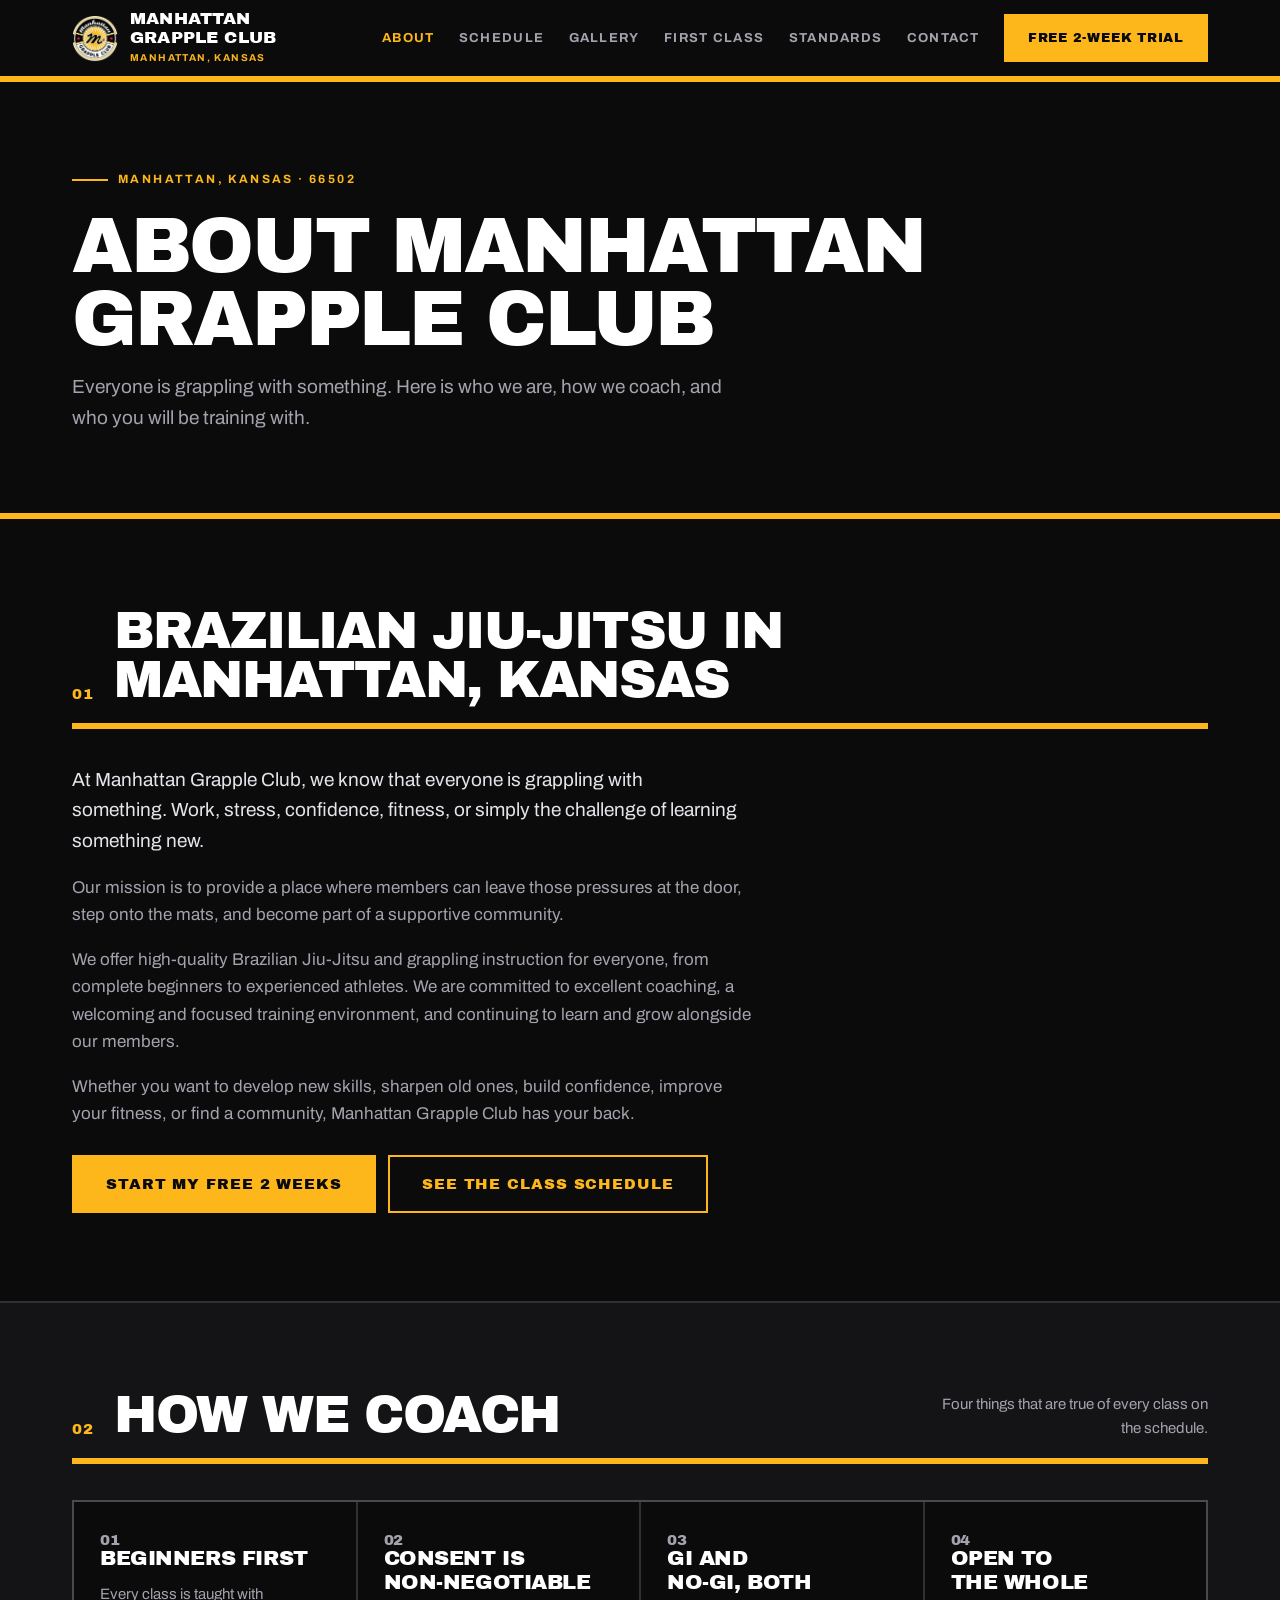
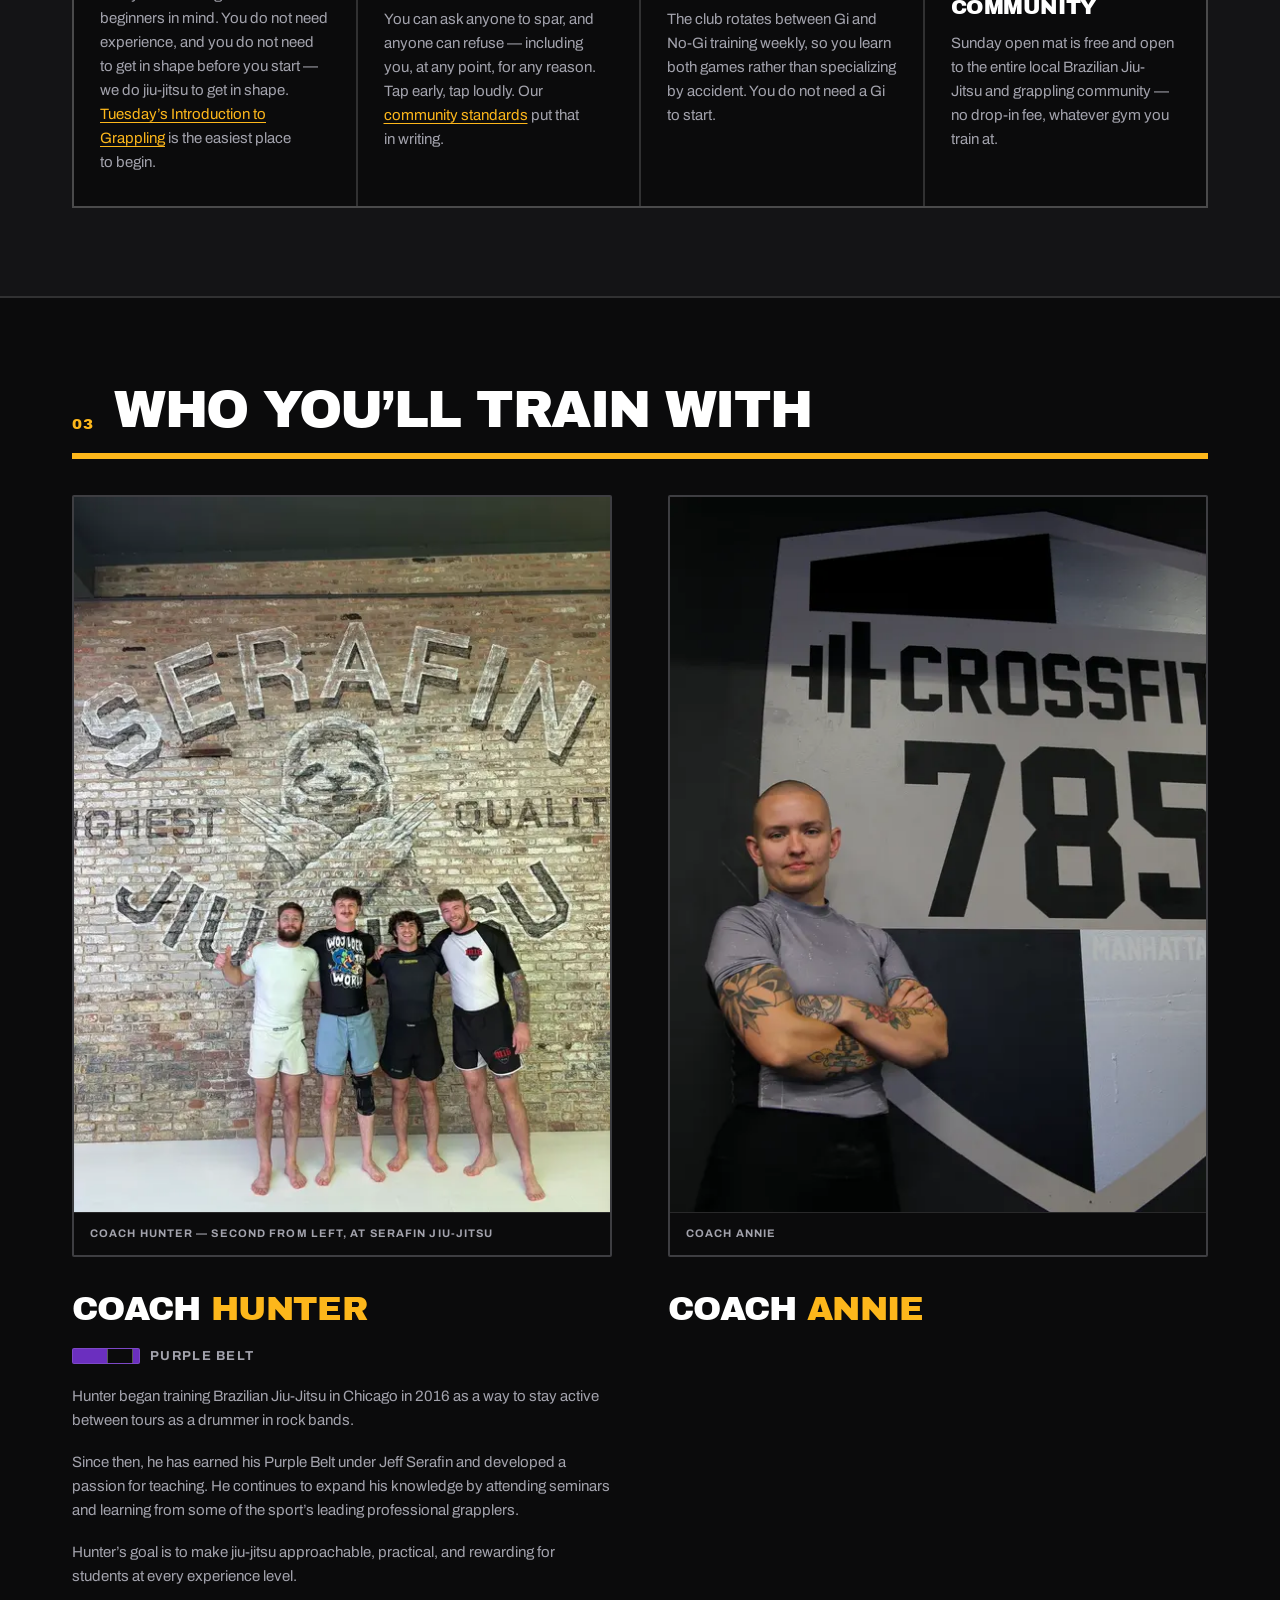
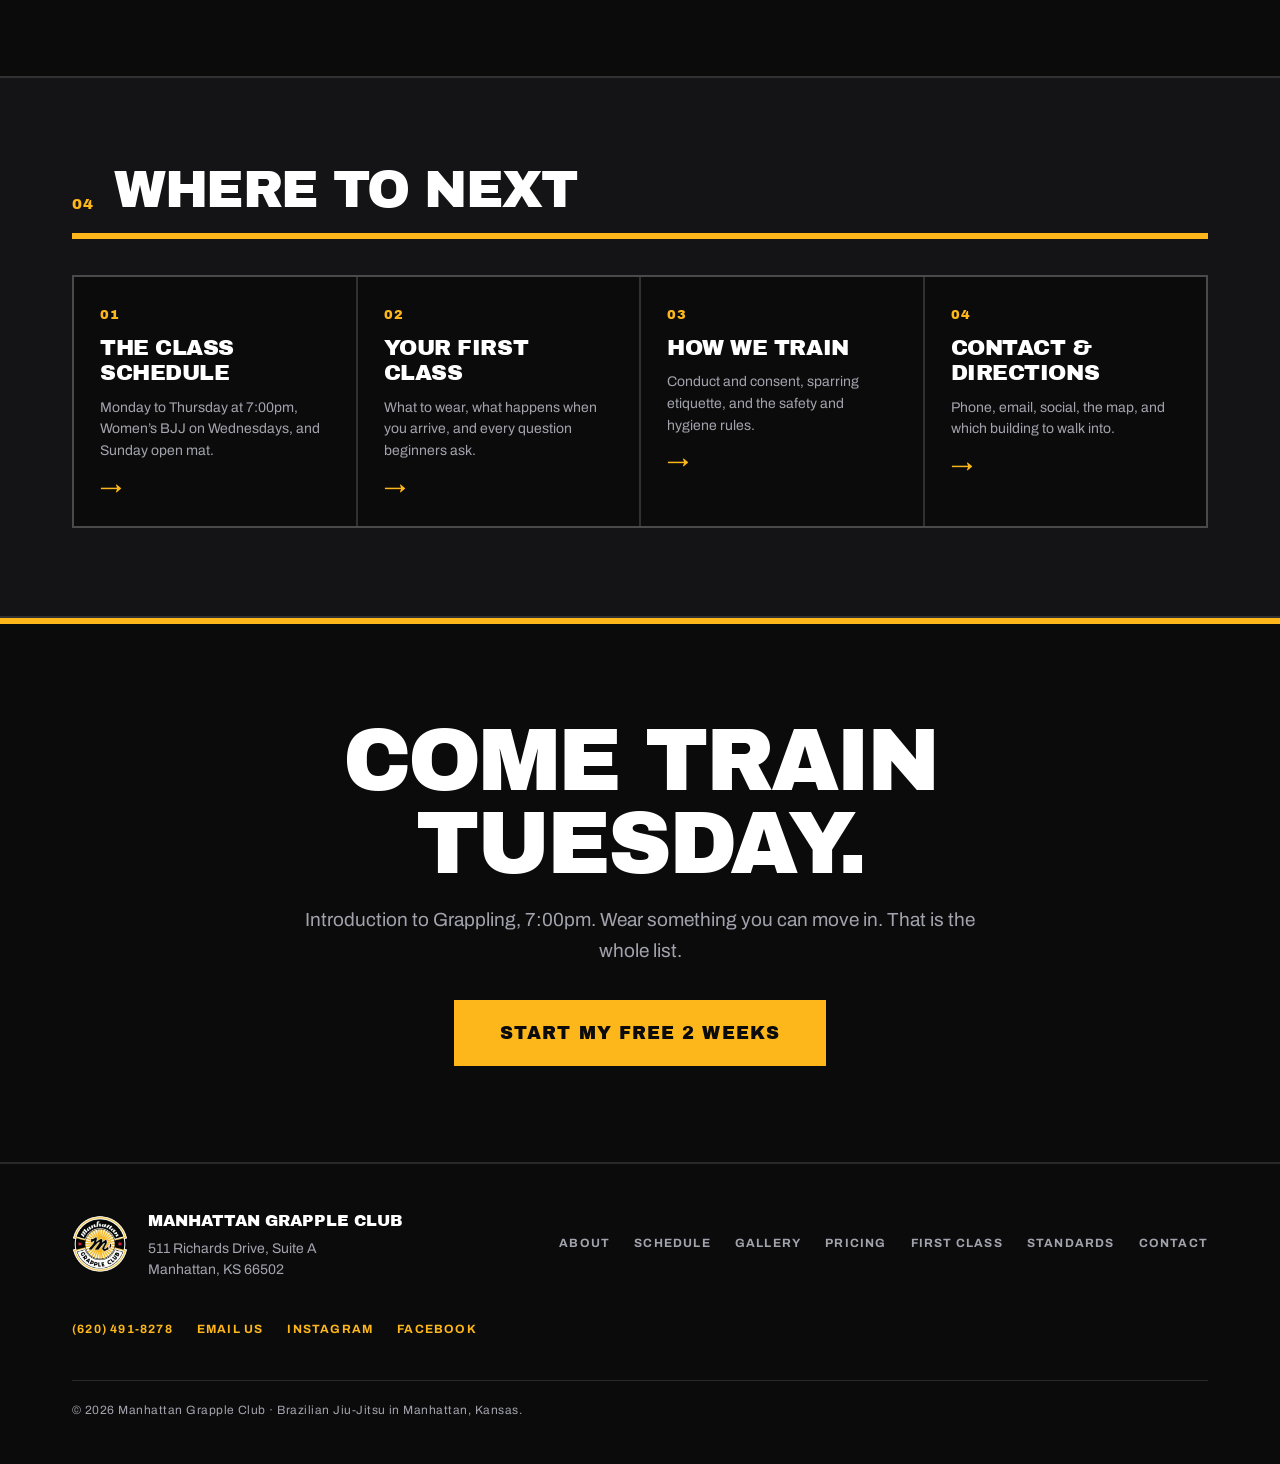
==== site/about.html @ 43630e58 "Swap both coach photos for the ones the club picked Annie: the previous frame was soft. This one is " ====
<!DOCTYPE html>
<html lang="en">
<head>
<meta charset="utf-8">
<meta name="viewport" content="width=device-width, initial-scale=1, viewport-fit=cover">
<title>About Manhattan Grapple Club | BJJ in Manhattan, KS</title>
<meta name="description" content="Who we are, how we coach, and who you will be training with at Manhattan Grapple Club — a Brazilian Jiu-Jitsu and grappling club in Manhattan, Kansas.">
<meta name="theme-color" content="#0B0B0C">
<meta name="robots" content="index, follow, max-image-preview:large">
<link rel="canonical" href="https://www.manhattangrappleclub.com/about">

<meta property="og:type" content="website">
<meta property="og:site_name" content="Manhattan Grapple Club">
<meta property="og:url" content="https://www.manhattangrappleclub.com/about">
<meta property="og:title" content="About Manhattan Grapple Club | BJJ in Manhattan, KS">
<meta property="og:description" content="Everyone is grappling with something. Who we are, how we coach, and who you will be training with in Manhattan, Kansas.">
<meta property="og:image" content="https://www.manhattangrappleclub.com/assets/img/photos/hero-1800.webp">
<meta property="og:image:width" content="1800">
<meta property="og:image:height" content="1350">
<meta property="og:image:alt" content="The training mats at Manhattan Grapple Club in Manhattan, Kansas.">
<meta property="og:locale" content="en_US">
<meta name="twitter:card" content="summary_large_image">
<meta name="twitter:title" content="About Manhattan Grapple Club | BJJ in Manhattan, KS">
<meta name="twitter:description" content="Everyone is grappling with something. Who we are, how we coach, and who you will be training with in Manhattan, Kansas.">
<meta name="twitter:image" content="https://www.manhattangrappleclub.com/assets/img/photos/hero-1800.webp">
<meta name="twitter:image:alt" content="The training mats at Manhattan Grapple Club in Manhattan, Kansas.">

<link rel="icon" href="assets/img/badge.webp" type="image/webp">
<link rel="apple-touch-icon" href="assets/img/badge.webp">

<!-- CollegiateClub direction: Archivo Black display + Archivo body.
     Archivo Black is a SINGLE-WEIGHT family that registers as 400 — it is never
     requested at 700/800/900, which would trigger synthetic bolding. -->
<link rel="preconnect" href="https://fonts.googleapis.com">
<link rel="preconnect" href="https://fonts.gstatic.com" crossorigin>
<link rel="stylesheet" href="https://fonts.googleapis.com/css2?family=Archivo+Black&family=Archivo:wght@400;500;600;700&display=swap">

<link rel="stylesheet" href="assets/css/styles.css">
<!--
  AboutPage only. The business itself is declared ONCE, on the home page, under
  @id "https://www.manhattangrappleclub.com/#club" — this page references that node
  instead of re-declaring it, so there is one business entity across the whole site
  rather than one per page.
-->
<script type="application/ld+json">
{
  "@context": "https://schema.org",
  "@type": "AboutPage",
  "@id": "https://www.manhattangrappleclub.com/about#page",
  "url": "https://www.manhattangrappleclub.com/about",
  "name": "About Manhattan Grapple Club",
  "description": "Who we are, how we coach, and who you will be training with at Manhattan Grapple Club — a Brazilian Jiu-Jitsu and grappling club in Manhattan, Kansas.",
  "inLanguage": "en-US",
  "mainEntity": { "@id": "https://www.manhattangrappleclub.com/#club" }
}
</script>
</head>
<body>

<a class="skip-link" href="#main">Skip to content</a>

<header class="site-header" id="top">
  <div class="wrap header-inner">
    <a class="lockup" href="index.html" aria-label="Manhattan Grapple Club, home">
      <!-- badge is 984x1015 (ratio 0.9697) — the reserved box must match or it shifts on decode.
           Small slots use the 192px encode (18KB); the hero uses the 384px one. -->
      <img src="assets/img/badge-sm.webp" alt="Manhattan Grapple Club badge" width="46" height="47" class="lockup-badge">
      <span class="lockup-text">
        <span class="lockup-name">Manhattan<br>Grapple Club</span>
        <span class="lockup-place">Manhattan, Kansas</span>
      </span>
    </a>

    <!-- Desktop nav, 1025px and up. Hidden below that, where the menu below takes over.
         display:none removes it from the accessibility tree, so only one of the two
         navs is ever exposed. -->
    <nav class="site-nav" aria-label="Pages">
      <a href="about.html" aria-current="page">About</a>
      <a href="index.html#schedule">Schedule</a>
      <a href="gallery.html">Gallery</a>
      <a href="first-class.html">First Class</a>
      <a href="standards.html">Standards</a>
      <a href="contact.html">Contact</a>
    </nav>

    <a class="btn btn-primary btn-sm header-cta"
       href="https://app.glofox.com/portal/#/branch/697ce60e0cc4cd375e0bf861/memberships/69c059e136851fd01707d307/plan/1774213467171/buy"
       target="_blank" rel="noopener noreferrer">
      Free 2-week trial<span class="sr-only"> (opens in a new tab)</span>
    </a>

    <!-- Mobile menu. Built on <details>/<summary> so it opens, closes, and is
         keyboard operable with no JavaScript at all — the browser handles the
         expanded state natively. JS only adds Escape, outside-click, and
         close-on-navigate. Carries more links than the desktop nav, plus the
         trial CTA, which is otherwise absent from the header on mobile. -->
    <details class="menu" id="menu">
      <summary class="menu-btn" aria-label="Menu">
        <span class="menu-bars" aria-hidden="true"></span>
      </summary>
      <nav class="menu-panel" aria-label="Pages">
        <a href="index.html">Home</a>
        <a href="about.html" aria-current="page">About the club</a>
        <a href="index.html#schedule">Class schedule</a>
        <a href="index.html#womens">Women&rsquo;s BJJ</a>
        <a href="gallery.html">Photo gallery</a>
        <a href="index.html#pricing">Trial &amp; pricing</a>
        <a href="index.html#coach">Who you&rsquo;ll train with</a>
        <a href="first-class.html">Your first class</a>
        <a href="first-class.html#faq">Questions</a>
        <a href="standards.html">Community standards</a>
        <a href="contact.html">Contact &amp; directions</a>
        <a class="btn btn-primary btn-block menu-cta"
           href="https://app.glofox.com/portal/#/branch/697ce60e0cc4cd375e0bf861/memberships/69c059e136851fd01707d307/plan/1774213467171/buy"
           target="_blank" rel="noopener noreferrer">
          Start my free 2 weeks<span class="sr-only"> (opens in a new tab)</span>
        </a>
      </nav>
    </details>
  </div>
</header>

<!-- tabindex="-1" so the skip link actually moves focus in Safari, not just scroll -->
<main id="main" tabindex="-1">

  <!-- ============ PAGE HEAD ============ -->
  <section class="pagehead" aria-labelledby="page-title">
    <div class="wrap">
      <p class="eyebrow">Manhattan, Kansas &middot; 66502</p>
      <h1 id="page-title">About Manhattan Grapple Club</h1>
      <p class="pagehead-lede">Everyone is grappling with something. Here is who we are, how we coach, and who you will be training with.</p>
    </div>
  </section>

  <!-- ============ THE CLUB ============ -->
  <section class="section" id="club" aria-labelledby="club-title">
    <div class="wrap">
      <div class="secthead">
        <span class="secthead-n" aria-hidden="true">01</span>
        <h2 id="club-title">Brazilian Jiu-Jitsu in Manhattan, Kansas</h2>
      </div>

      <div class="prose">
        <p class="prose-lede">
          At Manhattan Grapple Club, we know that everyone is grappling with something. Work,
          stress, confidence, fitness, or simply the challenge of learning something new.
        </p>
        <p>
          Our mission is to provide a place where members can leave those pressures at the door,
          step onto the mats, and become part of a supportive community.
        </p>
        <p>
          We offer high-quality Brazilian Jiu-Jitsu and grappling instruction for everyone, from
          complete beginners to experienced athletes. We are committed to excellent coaching, a
          welcoming and focused training environment, and continuing to learn and grow alongside
          our members.
        </p>
        <p>
          Whether you want to develop new skills, sharpen old ones, build confidence, improve your
          fitness, or find a community, Manhattan Grapple Club has your back.
        </p>
      </div>

      <div class="btn-row">
        <a class="btn btn-primary"
           href="https://app.glofox.com/portal/#/branch/697ce60e0cc4cd375e0bf861/memberships/69c059e136851fd01707d307/plan/1774213467171/buy"
           target="_blank" rel="noopener noreferrer">
          Start my free 2 weeks<span class="sr-only"> (opens in a new tab)</span>
        </a>
        <a class="btn btn-secondary" href="index.html#schedule">See the class schedule</a>
      </div>
    </div>
  </section>

  <!-- ============ HOW WE TRAIN ============
       Every item below restates something the club already publishes elsewhere on this
       site — the class descriptions, the FAQ answers, and the club's own printed
       community standards. Nothing here is a new claim. -->
  <section class="section section-alt" id="philosophy" aria-labelledby="philosophy-title">
    <div class="wrap">
      <div class="secthead">
        <span class="secthead-n" aria-hidden="true">02</span>
        <h2 id="philosophy-title">How We Coach</h2>
        <p class="secthead-note">Four things that are true of every class on the schedule.</p>
      </div>

      <div class="steps">
        <article class="step">
          <p class="step-n" aria-hidden="true">01</p>
          <h3>Beginners first</h3>
          <p>Every class is taught with beginners in mind. You do not need experience, and you do not need to get in shape before you start &mdash; we do jiu-jitsu to get in shape. <a href="index.html#schedule">Tuesday&rsquo;s Introduction to Grappling</a> is the easiest place to begin.</p>
        </article>
        <article class="step">
          <p class="step-n" aria-hidden="true">02</p>
          <h3>Consent is non-negotiable</h3>
          <p>You can ask anyone to spar, and anyone can refuse &mdash; including you, at any point, for any reason. Tap early, tap loudly. Our <a href="standards.html">community standards</a> put that in writing.</p>
        </article>
        <article class="step">
          <p class="step-n" aria-hidden="true">03</p>
          <h3>Gi and <span class="nowrap">No-Gi</span>, both</h3>
          <p>The club rotates between Gi and No-Gi training weekly, so you learn both games rather than specializing by accident. You do not need a Gi to start.</p>
        </article>
        <article class="step">
          <p class="step-n" aria-hidden="true">04</p>
          <h3>Open to the whole community</h3>
          <p>Sunday open mat is free and open to the entire local Brazilian Jiu-Jitsu and grappling community &mdash; no drop-in fee, whatever gym you train at.</p>
        </article>
      </div>
    </div>
  </section>

  <!-- ============ THE PEOPLE ============ -->
  <section class="section" id="coaches" aria-labelledby="coaches-title">
    <div class="wrap">
      <div class="secthead">
        <span class="secthead-n" aria-hidden="true">03</span>
        <h2 id="coaches-title">Who You&rsquo;ll Train With</h2>
      </div>

      <!-- One card per coach.

           TODO — COACH ANNIE'S BIOGRAPHY (club input required).
           Her photo and her name are published because both are confirmed: the club
           supplied the photo captioned "Coach Annie". Her BIOGRAPHY, belt rank, promoting
           instructor and start date have never been supplied, so her card carries no belt
           swatch and no bio paragraphs — an intentionally short card, not a broken one.
           When the club sends the bio: add a .belt block and .coach-note paragraphs
           matching Hunter's card below, and delete this comment. Do NOT fill it with
           plausible-sounding copy. -->
      <div class="coach-grid">
        <article class="coach">
          <figure class="photo photo-portrait">
            <img src="assets/img/photos/hunter-540.webp"
                 srcset="assets/img/photos/hunter-540.webp 540w, assets/img/photos/hunter-900.webp 900w"
                 sizes="(min-width: 1025px) 340px, 100vw"
                 width="900" height="1200" loading="lazy" decoding="async"
                 alt="Coach Hunter, second from left, with three training partners in front of the Serafin Jiu-Jitsu mural.">
            <figcaption>Coach Hunter &mdash; second from left, at Serafin Jiu-Jitsu</figcaption>
          </figure>

          <div class="coach-body">
            <h3 class="coach-lede">Coach <strong>Hunter</strong></h3>
            <p class="belt">
              <span class="belt-swatch belt-purple" aria-hidden="true"></span>
              <span class="belt-label">Purple belt</span>
            </p>
            <p class="coach-note">
              Hunter began training Brazilian Jiu-Jitsu in Chicago in 2016 as a way to stay active
              between tours as a drummer in rock bands.
            </p>
            <p class="coach-note">
              Since then, he has earned his Purple Belt under Jeff Serafin and developed a passion
              for teaching. He continues to expand his knowledge by attending seminars and learning
              from some of the sport&rsquo;s leading professional grapplers.
            </p>
            <p class="coach-note">
              Hunter&rsquo;s goal is to make jiu-jitsu approachable, practical, and rewarding for
              students at every experience level.
            </p>
          </div>
        </article>

        <article class="coach">
          <figure class="photo photo-portrait">
            <img src="assets/img/photos/annie-540.webp"
                 srcset="assets/img/photos/annie-540.webp 540w, assets/img/photos/annie-900.webp 900w"
                 sizes="(min-width: 1025px) 340px, 100vw"
                 width="900" height="1200" loading="lazy" decoding="async"
                 alt="Coach Annie, arms folded and smiling, in front of the CrossFit 785 wall at the gym.">
            <figcaption>Coach Annie</figcaption>
          </figure>

          <div class="coach-body">
            <h3 class="coach-lede">Coach <strong>Annie</strong></h3>
          </div>
        </article>
      </div>
    </div>
  </section>

  <!-- ============ MORE ============ -->
  <section class="section section-alt" id="more" aria-labelledby="more-title">
    <div class="wrap">
      <div class="secthead">
        <span class="secthead-n" aria-hidden="true">04</span>
        <h2 id="more-title">Where To Next</h2>
      </div>

      <ul class="navcards navcards-4">
        <li><a href="index.html#schedule">
          <span class="navcard-n" aria-hidden="true">01</span>
          <span class="navcard-title">The class schedule</span>
          <span class="navcard-sub">Monday to Thursday at 7:00pm, Women&rsquo;s BJJ on Wednesdays, and Sunday open mat.</span>
          <span class="navcard-arrow" aria-hidden="true">&rarr;</span>
        </a></li>
        <li><a href="first-class.html">
          <span class="navcard-n" aria-hidden="true">02</span>
          <span class="navcard-title">Your first class</span>
          <span class="navcard-sub">What to wear, what happens when you arrive, and every question beginners ask.</span>
          <span class="navcard-arrow" aria-hidden="true">&rarr;</span>
        </a></li>
        <li><a href="standards.html">
          <span class="navcard-n" aria-hidden="true">03</span>
          <span class="navcard-title">How we train</span>
          <span class="navcard-sub">Conduct and consent, sparring etiquette, and the safety and hygiene rules.</span>
          <span class="navcard-arrow" aria-hidden="true">&rarr;</span>
        </a></li>
        <li><a href="contact.html">
          <span class="navcard-n" aria-hidden="true">04</span>
          <span class="navcard-title">Contact &amp; directions</span>
          <span class="navcard-sub">Phone, email, social, the map, and which building to walk into.</span>
          <span class="navcard-arrow" aria-hidden="true">&rarr;</span>
        </a></li>
      </ul>
    </div>
  </section>
  <!-- ============ FINAL CTA ============ -->
  <section class="section final-cta" id="join" aria-labelledby="join-title">
    <div class="wrap wrap-narrow center">
      <h2 id="join-title">Come train Tuesday.</h2>
      <p class="section-lede">
        Introduction to Grappling, 7:00pm. Wear something you can move in. That is the whole list.
      </p>
      <a class="btn btn-primary btn-lg"
         href="https://app.glofox.com/portal/#/branch/697ce60e0cc4cd375e0bf861/memberships/69c059e136851fd01707d307/plan/1774213467171/buy"
         target="_blank" rel="noopener noreferrer">
        Start my free 2 weeks<span class="sr-only"> (opens in a new tab)</span>
      </a>
    </div>
  </section>

</main>

<footer class="site-footer">
  <div class="wrap footer-inner">
    <div class="footer-brand">
      <img src="assets/img/badge-sm.webp" alt="" width="56" height="58" aria-hidden="true" loading="lazy">
      <div>
        <p class="footer-name">Manhattan Grapple Club</p>
        <address class="footer-addr">511 Richards Drive, Suite A<br>Manhattan, KS 66502</address>
      </div>
    </div>

    <nav class="footer-links" aria-label="Footer">
      <a href="about.html">About</a>
      <a href="index.html#schedule">Schedule</a>
      <a href="gallery.html">Gallery</a>
      <a href="index.html#pricing">Pricing</a>
      <a href="first-class.html">First class</a>
      <a href="standards.html">Standards</a>
      <a href="contact.html">Contact</a>
    </nav>

    <div class="footer-social">
      <a href="tel:+16204918278">(620) 491-8278</a>
      <a href="mailto:info@manhattangrappleclub.com">Email us</a>
      <a href="https://www.instagram.com/manhattangrappleclub/" target="_blank" rel="noopener noreferrer">Instagram<span class="sr-only"> (opens in a new tab)</span></a>
      <a href="https://www.facebook.com/61578537733611" target="_blank" rel="noopener noreferrer">Facebook<span class="sr-only"> (opens in a new tab)</span></a>
    </div>

    <p class="footer-legal">&copy; 2026 Manhattan Grapple Club &middot; Brazilian Jiu-Jitsu in Manhattan, Kansas.</p>
  </div>
</footer>

<div class="sticky-cta" id="stickyCta" hidden>
  <a class="btn btn-primary btn-block"
     href="https://app.glofox.com/portal/#/branch/697ce60e0cc4cd375e0bf861/memberships/69c059e136851fd01707d307/plan/1774213467171/buy"
     target="_blank" rel="noopener noreferrer">
    Start my free 2 weeks<span class="sr-only"> (opens in a new tab)</span>
  </a>
</div>

<script src="assets/js/main.js" defer></script>
</body>
</html>
---- site/assets/css/styles.css ----
/* ==========================================================================
   Manhattan Grapple Club — CollegiateClub direction
   Design system: "Manhattan Grapple Club Design System" → templates/collegiate-club
   Athletic-club direction: Archivo Black, HARD corners, gold rules as structure,
   full-bleed centred hero, schedule board, numeral-forward.
   Sections and content are unchanged from the previous build; only the style is new.
   ========================================================================== */

/* ---------- Tokens ---------- */
:root {
  /* Colour — sampled from the badge. Unchanged by the restyle. */
  --ink:        #0B0B0C;
  --slate:      #17171A;
  --charcoal:   #232328;
  --gold:       #FDB71B;
  --gold-hi:    #FFC53D;
  --gold-dim:   #C98F14;
  --red:        #E81D2E;
  --red-hi:     #FF4D5A;
  --white:      #FFFFFF;
  --near-white: #E4E4EA;
  --muted:      #A3A3AD;
  --muted-2:    #C9C9D2;   /* list copy */
  --muted-3:    #8E8E99;   /* dense schedule copy — 6.07:1 on ink */
  /* The template's closed-day greys (#6A6A74 / #4E4E58) measure 3.50:1 and 2.39:1 —
     both fail AA, and "CLOSED" is real information: it tells you not to turn up.
     Lifted to the quietest values that still clear 4.5:1 on ink AND on the 3% wash
     the rest-day header sits on. Still visibly quieter than --muted (7.87:1). */
  --quiet:      #82828D;   /* closed-day label — 5.18:1 on ink, 4.93:1 on wash */
  --quiet-2:    #7C7C87;   /* closed-day text  — 4.77:1 on ink */
  --hairline:   rgba(255, 255, 255, 0.10);
  --hairline-2: rgba(255, 255, 255, 0.12);
  --gold-wash:  rgba(253, 183, 27, 0.16);
  --gold-wash-2:rgba(253, 183, 27, 0.18);
  --white-wash: rgba(255, 255, 255, 0.06);

  /* IBJJF adult belt ranks — IDENTITY colours for rank display only. NOT UI surfaces,
     and never a text colour: see the .belt block for why the swatch is decorative. */
  --belt-white:  #F7F5F1;
  --belt-blue:   #1F4FD8;
  --belt-purple: #6B2FBF;
  --belt-brown:  #6B4326;
  --belt-black:  #0B0B0C;
  --belt-bar:     #0B0B0C;
  --belt-bar-red: #E81D2E;

  /* Form fields need their own border token. --hairline-2 as a field border composites to
     roughly #303032, which is 1.49:1 against the field fill — WCAG 1.4.11 wants 3:1 for a
     component boundary, and a text input's border IS its boundary. #6A6A74 measures
     3.68:1 against --ink and 3.44:1 against --surface-alt. */
  --field-border: #6A6A74;

  --surface-page: var(--ink);
  --surface-alt:  #141416;   /* alt sections in this direction, not --slate */

  /* Type — Archivo Black display, Archivo body.
     CRITICAL: Archivo Black is a SINGLE-WEIGHT family registering as 400. Never request
     700/800/900 from it — that triggers synthetic bolding, the exact failure the earlier
     system-stack build hit. --weight-display is 400 and must stay 400. */
  --font-display: 'Archivo Black', 'Archivo', system-ui, -apple-system, sans-serif;
  --font-body: 'Archivo', system-ui, -apple-system, 'Segoe UI', Roboto, Helvetica, Arial, sans-serif;
  --weight-display: 400;

  /* Archivo Black is far wider per character than system-ui, so every display size is
     smaller than the previous spec and clamped against real measurement. */
  --size-h1: clamp(36px, 6.2vw, 78px);
  --size-h2: clamp(30px, 4.2vw, 52px);
  --size-h3: clamp(18px, 2.2vw, 21px);
  --size-lede: clamp(16px, 4vw, 19px);
  --size-body: clamp(16px, 4vw, 17px);
  --size-price: clamp(64px, 8.4vw, 104px);
  --size-numeral: clamp(40px, 5vw, 64px);
  --size-time: 34px;

  --lh-display: 0.94;
  --lh-tight: 1.15;
  --lh-body: 1.6;

  --track-display: -0.03em;
  --track-display-sm: -0.02em;
  --track-eyebrow: 0.20em;
  --track-caps: 0.14em;
  --track-caps-tight: 0.10em;
  --track-cta: 0.06em;

  /* Space */
  --header-h: 76px;
  --gutter: 20px;
  /* Responsive again. A flat 88px meant 176px of padding between every section on a
     phone — desktop rhythm charged to mobile. 88px is preserved from ~1260px up. */
  --section-y: clamp(44px, 7vw, 88px);
  --max: 1200px;
  --max-narrow: 760px;

  /* Shape — hard corners. Photos keep the only radius, and it is 2px. */
  --r-none: 0px;
  --r-sm: 0px;
  --r-md: 0px;
  --r-lg: 2px;
  --r-pill: 0px;
  --rule-gold: 6px;   /* section headers, header underline, major dividers */
  --rule-edge: 2px;   /* panel and grid borders */
  --rule-gap: 2px;    /* the gap that becomes a hairline between grid cells */

  /* Motion */
  --ease-out: cubic-bezier(0.16, 1, 0.3, 1);
  --ease-in:  cubic-bezier(0.4, 0, 1, 1);
}

@media (min-width: 768px) { :root { --gutter: 32px; } }

/* ---------- Reset ---------- */
*, *::before, *::after { box-sizing: border-box; }

html {
  -webkit-text-size-adjust: 100%;
  scroll-behavior: smooth;
  scroll-padding-top: calc(var(--header-h) + 16px);
}

body {
  margin: 0;
  background: var(--surface-page);
  color: var(--white);
  font-family: var(--font-body);
  font-size: var(--size-body);
  line-height: var(--lh-body);
  -webkit-font-smoothing: antialiased;
  -webkit-tap-highlight-color: rgba(253, 183, 27, 0.18);
  overflow-x: hidden;
}

img, iframe { max-width: 100%; }
img { height: auto; display: block; }

h1, h2, h3 {
  font-family: var(--font-display);
  font-weight: var(--weight-display);
  line-height: var(--lh-display);
  letter-spacing: var(--track-display);
  text-transform: uppercase;
  margin: 0 0 0.4em;
  text-wrap: balance;
  font-synthesis-weight: none; /* fail visibly rather than smear */
}
h1 { font-size: var(--size-h1); }
h2 { font-size: var(--size-h2); }
h3 { font-size: var(--size-h3); line-height: var(--lh-tight); letter-spacing: var(--track-display-sm); }

p { margin: 0 0 1em; text-wrap: pretty; }
p:last-child { margin-bottom: 0; }

a { color: var(--gold); text-underline-offset: 3px; }
ul, ol { margin: 0; padding: 0; }
address { font-style: normal; }

/* ---------- A11y utilities ---------- */
.sr-only {
  position: absolute; width: 1px; height: 1px;
  padding: 0; margin: -1px; overflow: hidden;
  clip: rect(0 0 0 0); white-space: nowrap; border: 0;
}

.skip-link {
  position: absolute; left: 12px; top: 12px; z-index: 100;
  background: var(--gold); color: var(--ink);
  padding: 12px 20px;
  font-family: var(--font-display); font-weight: var(--weight-display);
  font-size: 13px; letter-spacing: var(--track-cta); text-transform: uppercase;
  text-decoration: none;
  transform: translateY(calc(-100% - 24px));
}
.skip-link:focus { transform: translateY(0); }

/* No border-radius here: it would apply to the ELEMENT, and this block must stay safe
   to move below the component rules. */
:where(a, button, summary, [tabindex]):focus-visible {
  outline: 3px solid var(--white);
  outline-offset: 2px;
}

/* ---------- Layout ---------- */
.wrap {
  width: 100%;
  max-width: var(--max);
  margin-inline: auto;
  padding-inline: var(--gutter);
}
.wrap-narrow { max-width: var(--max-narrow); }
.center { text-align: center; }
/* For short compound terms that must not be split across lines by the automatic
   hyphen break — "No-Gi" reads as "NO-" / "GI" in a narrow display-type heading. */
.nowrap { white-space: nowrap; }

.section { padding-block: var(--section-y); }
.section-alt {
  background: var(--surface-alt);
  border-block: var(--rule-edge) solid var(--hairline-2);
}

/* ---------- Section header ----------
   The signature of this direction: a sequence number, an uppercase display heading,
   an optional right-aligned note, all sitting on a 6px gold rule. */
.secthead {
  display: flex; align-items: flex-end; gap: 20px;
  border-bottom: var(--rule-gold) solid var(--gold);
  padding-bottom: clamp(12px, 2.5vw, 18px);
  margin-bottom: clamp(22px, 4vw, 36px);
}
.secthead-n {
  font-family: var(--font-display); font-weight: var(--weight-display);
  font-size: 15px; letter-spacing: 0.08em;
  color: var(--gold);
  flex: none;
  line-height: 1.4;
}
.secthead h2 { margin: 0; margin-right: auto; }
.secthead-note {
  color: var(--muted); font-size: 15px;
  margin: 0 0 6px; max-width: 36ch; text-align: right;
}
@media (max-width: 1024px) { .secthead-note { display: none; } }
@media (max-width: 640px) { .secthead { flex-wrap: wrap; gap: 10px; } }

/* Eyebrow with a leading gold rule — used where there is no numbered section header. */
.eyebrow {
  display: inline-flex; align-items: center; gap: 10px;
  font-size: 12px; font-weight: 700;
  letter-spacing: var(--track-eyebrow); text-transform: uppercase;
  color: var(--gold); margin: 0 0 20px;
}
.eyebrow::before {
  content: ""; display: block; flex: none;
  width: 36px; height: 2px; background: var(--gold);
}

.section-lede {
  color: var(--muted);
  max-width: 62ch;
  font-size: var(--size-lede);
  margin-bottom: 32px;
}

/* ---------- Buttons — rectangular, Archivo Black, uppercase ---------- */
.btn {
  display: inline-flex; align-items: center; justify-content: center;
  min-height: 58px; padding: 0 32px;
  border-radius: var(--r-none);
  font-family: var(--font-display); font-weight: var(--weight-display);
  font-size: 15px; letter-spacing: var(--track-cta); text-transform: uppercase;
  text-align: center; text-decoration: none;
  border: var(--rule-edge) solid transparent;
  cursor: pointer;
  transition: transform 100ms var(--ease-out), background-color 140ms var(--ease-out),
              color 140ms var(--ease-out);
}
.btn-primary { background: var(--gold); color: var(--ink); }
.btn-secondary { background: transparent; color: var(--gold); border-color: var(--gold); }

@media (hover: hover) and (pointer: fine) {
  .btn-primary:hover { background: var(--gold-hi); }
  .btn-secondary:hover { background: rgba(253, 183, 27, 0.10); }
}
.btn:active { transform: scale(0.985); }

.btn-sm { min-height: 48px; padding: 0 22px; font-size: 13px; }
.btn-lg { min-height: 66px; padding: 0 44px; font-size: 18px; }
.btn-block { display: flex; width: 100%; }

.btn-row { display: flex; flex-wrap: wrap; gap: 12px; margin-top: clamp(18px, 4vw, 28px); }
@media (max-width: 479px) {
  .btn-row { flex-direction: column; align-items: stretch; }
  .btn-row .btn { width: 100%; }
}
.hero .btn-row { justify-content: center; }

/* ---------- Header — 6px gold underline ---------- */
.site-header {
  position: sticky; top: 0; z-index: 50;
  background: var(--ink);
  border-bottom: var(--rule-gold) solid var(--gold);
}
.header-inner {
  display: flex; align-items: center; gap: 24px;
  min-height: var(--header-h);
}
.lockup {
  display: flex; align-items: center; gap: 12px;
  min-height: 44px;
  text-decoration: none; color: var(--white);
  margin-right: auto;
}
.lockup-badge { width: 46px; height: 47px; flex: none; }
.lockup-text { display: block; }
.lockup-name {
  display: block;
  font-family: var(--font-display); font-weight: var(--weight-display);
  font-size: 17px; letter-spacing: 0.01em; text-transform: uppercase;
  line-height: 1.1;
  /* The two lines are set by an explicit <br>. nowrap stops a squeezed header adding a
     third by breaking "Grapple Club" — which is what happened at exactly 1025px. */
  white-space: nowrap;
}
.lockup-place {
  display: block;
  font-size: 10px; font-weight: 700;
  letter-spacing: var(--track-caps); text-transform: uppercase;
  color: var(--gold); margin-top: 3px;
}

/* Clamped, not a flat 28px: the nav carries six items now that About is in it, and at
   exactly 1025px — where the desktop nav first appears — a flat 28px put the lockup, the
   six links and the trial CTA over the available width. This narrows the gap only where
   the space is actually tight and restores 28px on wide screens. */
.site-nav { display: none; gap: clamp(16px, 1.9vw, 28px); }
.site-nav a {
  display: inline-flex; align-items: center;
  min-height: 44px;
  color: var(--muted); text-decoration: none;
  font-size: 13px; font-weight: 700;
  letter-spacing: var(--track-caps-tight); text-transform: uppercase;
}
@media (hover: hover) and (pointer: fine) { .site-nav a:hover { color: var(--white); } }

.header-cta { display: none; }

/* ---------- Mobile menu ---------- */
.menu { position: relative; margin-left: auto; }

.menu-btn {
  display: flex; align-items: center; justify-content: center;
  width: 44px; height: 44px;
  cursor: pointer; list-style: none;
}
.menu-btn::-webkit-details-marker { display: none; }

.menu-bars { position: relative; display: block; width: 24px; height: 2px; }
.menu-bars,
.menu-bars::before,
.menu-bars::after {
  background: var(--white);
  transition: transform 180ms var(--ease-out), background-color 120ms linear;
}
.menu-bars::before,
.menu-bars::after { content: ""; position: absolute; left: 0; width: 24px; height: 2px; }
.menu-bars::before { top: -7px; }
.menu-bars::after  { top: 7px; }
.menu[open] .menu-bars { background: transparent; }
.menu[open] .menu-bars::before { transform: translateY(7px) rotate(45deg); }
.menu[open] .menu-bars::after  { transform: translateY(-7px) rotate(-45deg); }

/* Explicit close state. Native <details> hiding does NOT survive an absolutely
   positioned `display: grid` child — without this the panel renders permanently. */
.menu:not([open]) .menu-panel { display: none; }

.menu-panel {
  position: absolute; top: calc(100% + 14px); right: 0;
  z-index: 60;
  width: min(82vw, 300px);
  display: grid; gap: 0;
  padding: 0;
  background: var(--ink);
  border: var(--rule-edge) solid var(--gold);
  box-shadow: 0 18px 44px rgba(0, 0, 0, 0.7);
}
.menu-panel a {
  display: flex; align-items: center;
  min-height: 50px; padding: 0 18px;
  color: var(--white); text-decoration: none;
  font-size: 12px; font-weight: 700;
  letter-spacing: var(--track-caps-tight); text-transform: uppercase;
  border-bottom: 1px solid var(--hairline);
}
@media (hover: hover) and (pointer: fine) {
  .menu-panel a:not(.menu-cta):hover { background: var(--white-wash); }
}
/* `.menu-panel a` is (0,1,1) and beats `.btn-primary` (0,1,0) on `color`, painting the
   label white on gold — 1.76:1, the one pairing this system bans. Matching specificity
   is load-bearing, not tidiness. */
.menu-panel a.menu-cta {
  justify-content: center;
  min-height: 58px;
  background: var(--gold); color: var(--ink);
  font-family: var(--font-display); font-weight: var(--weight-display);
  font-size: 14px; letter-spacing: var(--track-cta);
  border-bottom: 0;
}

/* The trial button appears at 1025px — the desktop conversion path must never be
   absent, and the sticky mobile CTA is switched off from this width up. */
@media (min-width: 1025px) {
  .header-cta { display: inline-flex; }
  /* .menu carries margin-left:auto so it hugs the right on mobile. With the trial button
     now beside it and the nav still hidden (1025–1100), that second auto margin stranded
     the button in the middle of the header. The lockup's own margin-right:auto is enough
     to push this pair to the right edge. */
  .menu { margin-left: 0; }
}
/* The nav waits until 1160px. Measured, with the six items it now carries — About,
   Schedule, Gallery, First Class, Standards, Contact — the header row needs about
   1045px of content width; 1140px is where that first fits, and 1160px leaves real
   slack rather than four pixels of it.

   Note the ceiling this is measured against: `--max` caps `.wrap` at 1200px, so the
   header's content box stops growing at 1136px no matter how wide the window gets.
   A SEVENTH item does not fit at ANY width — it needs 1164px — which is why Pricing
   is not in this nav. It is still in the footer, in the mobile menu, and on the home
   page itself, and the trial button sits immediately to the right of these links.

   Below 1160px the hamburger takes over. It carries every link the desktop nav does,
   plus more, plus its own trial CTA, and the header's trial button is separately
   visible from 1025px — so nothing is lost at any width. */
@media (min-width: 1160px) {
  .menu { display: none; }
  .site-nav { display: flex; }
}

/* ---------- Hero — full-bleed, centred ---------- */
.hero {
  position: relative;
  isolation: isolate;
  min-height: 720px;
  display: flex; align-items: center; justify-content: center;
  text-align: center;
  overflow: hidden;
  border-bottom: var(--rule-gold) solid var(--gold);
}
/* .hero-inner supplies the padding; adding more here is what doubled it. */
@media (max-width: 768px) { .hero { min-height: 0; } }

.hero-bg { position: absolute; inset: 0; z-index: -1; }
.hero-bg img {
  position: absolute; inset: 0;
  width: 100%; height: 100%;
  object-fit: cover;
}
/* Selectors are `.hero-bg img.x`, NOT `.x` — a bare variant class is (0,1,0) and loses to
   `.hero-bg img` (0,1,1), which would leave BOTH crops rendered, stacked on each other. */
.hero-bg img.hero-landscape { display: block; object-position: 50% 66%; }
.hero-bg img.hero-portrait { display: none; object-position: 50% 58%; }
/* Art-direction swap gated on GEOMETRY, not a round number: the 4:3 landscape asset only
   gains vertical overflow — and so only responds to object-position — once its container
   is wider than 720 x 1.333 = 960px. Below that the full frame renders and the hero is
   mostly ceiling and ductwork. 1024 is 960 plus margin. */
@media (max-width: 1024px) {
  .hero-bg img.hero-landscape { display: none; }
  .hero-bg img.hero-portrait { display: block; }
}

.hero-bg::after {
  content: "";
  position: absolute; inset: 0;
  background:
    linear-gradient(180deg,
      rgba(11, 11, 12, 0.82) 0%,
      rgba(11, 11, 12, 0.58) 36%,
      rgba(11, 11, 12, 0.92) 100%),
    radial-gradient(120% 78% at 50% 46%, rgba(11, 11, 12, 0.32) 0%, rgba(11, 11, 12, 0.80) 100%);
}

/* One source of vertical padding, not two. This used to be a flat 84px which stacked
   with .hero's own 64px at mobile for 148px of dead space above the badge. */
.hero-inner { padding-block: clamp(36px, 7vw, 84px); }
.hero-badge {
  width: clamp(76px, 20vw, 138px);
  height: auto;
  margin: 0 auto clamp(14px, 3vw, 26px);
}

/* Eyebrow flanked by gold rules — hero only. */
.hero-eyebrow {
  display: flex; align-items: center; gap: 16px; justify-content: center;
  margin-bottom: clamp(14px, 3vw, 22px);
}
.hero-eyebrow::before,
.hero-eyebrow::after {
  content: ""; display: block;
  flex: 1; max-width: 170px; height: 2px; background: var(--gold);
}
.hero-eyebrow span {
  font-size: 12px; font-weight: 700;
  letter-spacing: 0.26em; text-transform: uppercase;
  color: var(--gold);
}

.hero h1 {
  margin: 0 0 8px;
  text-shadow: 0 2px 24px rgba(11, 11, 12, 0.6);
}
.hl { color: var(--gold); }

/* The kicker line: display face, gold, positive tracking — a counterweight to the h1. */
.hero-kicker {
  font-family: var(--font-display); font-weight: var(--weight-display);
  font-size: clamp(20px, 2.6vw, 34px);
  line-height: 1; letter-spacing: 0.04em; text-transform: uppercase;
  color: var(--gold);
  margin: 0 0 clamp(16px, 3.5vw, 26px);
}

.hero-lede {
  color: var(--near-white);
  /* Was a flat 19px at the body's 1.6 line-height — five tall lines on a phone, the
     single largest block above the fold. Slightly smaller and tighter on mobile, and
     unchanged at 19px/1.5 from ~432px up. Still well above the 16px floor. */
  font-size: clamp(17px, 4.4vw, 19px);
  line-height: 1.5;
  max-width: 56ch;
  margin: 0 auto clamp(22px, 4.5vw, 32px);
  text-shadow: 0 1px 12px rgba(11, 11, 12, 0.6);
}
.hero-lede strong { color: var(--white); }

.hero-facts {
  list-style: none;
  display: flex; flex-wrap: wrap; justify-content: center;
  gap: 10px 28px;
  margin-top: clamp(20px, 4.5vw, 34px);
  font-size: 11px; font-weight: 700;
  letter-spacing: var(--track-caps-tight); text-transform: uppercase;
  color: var(--near-white);
  text-shadow: 0 1px 10px rgba(11, 11, 12, 0.6);
}
.hero-facts li { display: flex; align-items: center; gap: 9px; }
.hero-facts li span {
  display: block; flex: none;
  width: 14px; height: 2px; background: var(--gold);
}

/* ---------- Panel grid ----------
   The structural device of this direction: the parent paints the hairline and the 2px gap
   lets it show through between cells. Cells must carry an opaque background. */
.panelgrid {
  display: grid;
  gap: var(--rule-gap);
  background: var(--hairline-2);
  border: var(--rule-edge) solid var(--hairline-2);
}
.panelgrid > * { background: var(--ink); }

/* ---------- Schedule ---------- */
.week-glance {
  list-style: none; margin: 0 0 24px; padding: 0;
  display: grid; grid-template-columns: repeat(7, 1fr);
  gap: var(--rule-gap);
  background: var(--hairline-2);
  border: var(--rule-edge) solid var(--hairline-2);
}
.week-glance li {
  background: var(--ink);
  display: flex; flex-direction: column; align-items: center; gap: 4px;
  padding: 10px 2px;
  min-width: 0;
}
.g-day {
  font-family: var(--font-display); font-weight: var(--weight-display);
  font-size: 11px; letter-spacing: 0.06em; text-transform: uppercase;
  color: var(--white);
}
.g-time { font-size: 11px; font-weight: 700; color: var(--gold); }
.week-glance .g-off .g-day { color: var(--quiet); }
.week-glance .g-off .g-time { color: var(--quiet-2); }
.week-glance li.is-next { background: var(--gold); }
.week-glance li.is-next .g-day,
.week-glance li.is-next .g-time { color: var(--ink); }
@media (min-width: 1025px) { .week-glance { display: none; } }

/* The week board */
.week {
  list-style: none; margin: 0; padding: 0;
  display: grid; grid-template-columns: repeat(7, 1fr);
  gap: var(--rule-gap);
  background: var(--hairline-2);
  border: var(--rule-edge) solid var(--hairline-2);
}
.day {
  background: var(--ink);
  display: flex; flex-direction: column;
  min-width: 0;
}
.day-name {
  background: var(--white-wash);
  padding: 12px 14px;
  margin: 0;
  font-family: var(--font-display); font-weight: var(--weight-display);
  font-size: 13px; letter-spacing: var(--track-caps); text-transform: uppercase;
  color: var(--white);
  display: flex; justify-content: space-between; align-items: center; gap: 8px;
}
.day-name abbr { text-decoration: none; border: 0; cursor: inherit; }

.day-body { padding: 20px 14px 24px; flex: 1; min-width: 0; }

.klass-time {
  font-family: var(--font-display); font-weight: var(--weight-display);
  font-size: var(--size-time); line-height: 1;
  letter-spacing: var(--track-display); color: var(--gold);
  margin: 0 0 12px;
}
.klass-time .mer { font-size: 16px; }

.klass-name {
  font-size: 15px; line-height: var(--lh-tight);
  letter-spacing: 0; text-transform: uppercase;
  margin: 0 0 10px;
}
.klass-desc { color: var(--muted-3); font-size: 12px; line-height: 1.45; margin: 0; }

/* Rest days: quieter header, centred label. Present, because a closed weekend is information. */
.day-rest .day-name { background: rgba(255, 255, 255, 0.03); color: var(--quiet); }
.day-rest .day-body {
  display: flex; align-items: center; justify-content: center;
  min-height: 80px; padding: 20px 14px;
}
.rest {
  margin: 0; color: var(--quiet-2);
  font-size: 12px; font-weight: 700;
  letter-spacing: 0.16em; text-transform: uppercase;
}

/* Next / on-now marker: gold header bar plus an inset gold outline. Text carries meaning. */
.day.is-next {
  background: var(--surface-alt);
  outline: var(--rule-edge) solid var(--gold);
  outline-offset: calc(var(--rule-edge) * -1);
}
.day.is-next .day-name { background: var(--gold); color: var(--ink); }
.next-pill {
  font-family: var(--font-body);
  font-size: 10px; font-weight: 700;
  letter-spacing: var(--track-caps-tight); text-transform: uppercase;
  color: var(--ink);
  margin: 0;
}

.tag {
  display: inline-block;
  background: var(--gold-wash-2); color: var(--gold);
  font-size: 10px; font-weight: 700; line-height: 1.4;
  letter-spacing: var(--track-caps-tight); text-transform: uppercase;
  padding: 3px 8px;
  margin: 0 0 10px;
}
.tag-outline { background: var(--gold-wash-2); color: var(--gold); }
.day.is-next .tag-gold { display: none; }

@media (max-width: 1024px) {
  .week { grid-template-columns: repeat(2, 1fr); }
  /* Seven cells in two columns leaves slot 8 empty, and the grid paints its own background
     to fake the hairline gaps — so an empty slot renders as a filled panel, not nothing.
     Sunday spans the row: it closes the grid AND gives the free open mat the emphasis it
     already carries in the seven-column view. */
  .day-weekend { grid-column: 1 / -1; }
}
@media (max-width: 640px) { .week { grid-template-columns: 1fr; } }

/* ---------- Women's feature ---------- */
.section-feature {
  background: var(--surface-alt);
  border-top: var(--rule-gold) solid var(--gold);
  border-bottom: var(--rule-edge) solid var(--hairline-2);
}
.feature-grid { display: grid; gap: 32px; }
@media (min-width: 1025px) {
  .feature-grid { grid-template-columns: 460px 1fr; gap: 56px; align-items: center; }
}
.feature-inner { max-width: 60ch; }

.feature-lede {
  font-size: clamp(19px, 2.4vw, 24px);
  line-height: 1.4;
  color: var(--white);
  margin-bottom: 22px;
}
.section-feature p { color: var(--muted); }

.feature-chips {
  list-style: none;
  display: grid; gap: 0;
  margin: 0 0 24px;
  border-top: 1px solid var(--hairline-2);
}
/* now the last element in the feature column — no trailing gap to leave behind */
.feature-chips:last-child { margin-bottom: 0; }
.feature-chips li {
  display: flex; align-items: baseline; gap: 14px;
  padding: 13px 0;
  border-bottom: 1px solid var(--hairline-2);
  font-size: 15px; color: var(--muted-2);
}
.feature-chips li::before {
  content: counter(chip, decimal-leading-zero);
  counter-increment: chip;
  flex: none;
  font-family: var(--font-display); font-weight: var(--weight-display);
  font-size: 12px; color: var(--gold);
}
.feature-chips { counter-reset: chip; }

/* ---------- Trial & pricing ---------- */
/* Panel grid: the parent paints the hairline and the 2px gap lets it show between cells. */
.cards {
  display: grid; gap: var(--rule-gap);
  background: var(--hairline-2);
  border: var(--rule-edge) solid var(--hairline-2);
}
@media (min-width: 900px) { .cards { grid-template-columns: 1.15fr 0.85fr; } }

.card {
  background: var(--ink);
  padding: 36px 32px;
  display: flex; flex-direction: column;
}
@media (max-width: 640px) { .card { padding: 26px 22px; } }

.card-eyebrow {
  font-size: 12px; font-weight: 700;
  letter-spacing: var(--track-eyebrow); text-transform: uppercase;
  color: var(--muted); margin: 0 0 18px;
}
.price {
  font-family: var(--font-display); font-weight: var(--weight-display);
  font-size: var(--size-price); line-height: 0.82;
  letter-spacing: -0.045em; text-transform: uppercase;
  color: var(--gold); margin: 0 0 6px;
}
.price-term {
  font-family: var(--font-display); font-weight: var(--weight-display);
  font-size: 19px; letter-spacing: var(--track-display-sm); text-transform: uppercase;
  color: var(--white);
  margin: 0 0 26px;
}

/* Rule-separated BULLET list. Same rhythm as `.ticks` below, but the marker is the gold
   bar the hygiene lists use rather than a counter — `.ticks` numbers its items with
   `counter(tick, decimal-leading-zero)`, and these items are things to know rather than
   steps to perform in order. */
.bullets {
  list-style: none;
  display: grid; gap: 0;
  margin: 0;
  max-width: 68ch;
  border-top: 1px solid var(--hairline-2);
}
.bullets li {
  position: relative;
  padding: 15px 0 15px 28px;
  border-bottom: 1px solid var(--hairline-2);
  font-size: 15px; line-height: 1.55; color: var(--muted-2);
}
.bullets li::before {
  content: ""; position: absolute; left: 0; top: 0.85em;
  width: 14px; height: 2px; background: var(--gold);
}
.bullets-lg li { font-size: clamp(16px, 4vw, 18px); }
.bullets strong { color: var(--white); font-weight: 700; }

/* Trailing note under a section's main content — the internal-link sentence. */
.section-note {
  max-width: 68ch;
  margin: clamp(22px, 4vw, 32px) 0 0;
  color: var(--muted);
  font-size: 15px;
}

/* Numbered rule-separated list — the collegiate answer to a tick list. */
.ticks {
  list-style: none; counter-reset: tick;
  display: grid; gap: 0;
  margin: 0 0 30px;
  border-top: 1px solid var(--hairline-2);
}
.ticks li {
  counter-increment: tick;
  display: flex; gap: 14px;
  padding: 13px 0;
  border-bottom: 1px solid var(--hairline-2);
  font-size: 15px; color: var(--muted-2);
}
.ticks li::before {
  content: counter(tick, decimal-leading-zero);
  flex: none;
  font-family: var(--font-display); font-weight: var(--weight-display);
  font-size: 12px; color: var(--gold);
  padding-top: 3px;
}
.card .btn { margin-top: auto; }

/* Paid plans — rule-separated rows, price in the display face. */
.plans {
  list-style: none;
  display: grid; gap: 0;
  margin: 0 0 24px;
  border-top: 1px solid var(--hairline-2);
}
.plan {
  padding: 20px 0;
  border-bottom: 1px solid var(--hairline-2);
}
.plan-head {
  display: flex; align-items: baseline; justify-content: space-between; gap: 16px;
  margin-bottom: 8px;
}
.plan-name {
  font-size: 17px; line-height: var(--lh-tight);
  letter-spacing: var(--track-display-sm);
  color: var(--white);
  margin: 0;
}
.plan-price {
  flex: none;
  font-family: var(--font-display); font-weight: var(--weight-display);
  font-size: clamp(30px, 4vw, 40px); line-height: 0.9;
  letter-spacing: -0.035em;
  color: var(--gold);
  margin: 0;
}
.plan-per {
  font-size: 14px; letter-spacing: 0;
  color: var(--muted);
}
.plan-note { color: var(--muted); font-size: 14px; line-height: 1.5; margin: 0; }
.plan-note strong { color: var(--white); font-weight: 700; }

/* ---------- Location ---------- */
.location-grid { display: grid; gap: 32px; }
@media (min-width: 1025px) {
  .location-grid { grid-template-columns: 1fr 1fr; gap: 56px; align-items: center; }
}
.address {
  font-family: var(--font-display); font-weight: var(--weight-display);
  font-size: clamp(28px, 3.6vw, 44px); line-height: 1.05;
  letter-spacing: -0.025em; text-transform: uppercase;
  margin: 0 0 28px;
}
.address .hl { color: var(--gold); }
/* Contact — rule-separated rows, label in caps, value in gold. Whole row is the target. */
.contact {
  list-style: none;
  display: grid; gap: 0;
  margin: 28px 0 0;
  border-top: 1px solid var(--hairline-2);
}
.contact li {
  display: flex; align-items: center; justify-content: space-between; gap: 16px;
  min-height: 56px;
  padding: 8px 0;
  border-bottom: 1px solid var(--hairline-2);
}
.contact-label {
  flex: none;
  margin: 0;
  font-size: 11px; font-weight: 700;
  letter-spacing: var(--track-eyebrow); text-transform: uppercase;
  color: var(--muted);
}
.contact-value {
  display: inline-flex; align-items: center;
  min-height: 44px;
  font-family: var(--font-display); font-weight: var(--weight-display);
  font-size: clamp(14px, 2vw, 19px);
  letter-spacing: var(--track-display-sm); text-transform: uppercase;
  color: var(--gold);
  text-decoration: none;
  text-align: right;
  /* the email is 32 characters — it must be allowed to break rather than overflow at 320px */
  overflow-wrap: anywhere;
}
/* An email address is DATA, not a display label. The direction uppercases display type,
   but rendering it as INFO@… implies the address itself is uppercase. Specificity is
   raised above `.contact-value` deliberately rather than relying on source order. */
.contact .contact-value-email {
  text-transform: none;
  font-family: var(--font-body);
  font-weight: 700;
  font-size: clamp(13px, 1.7vw, 16px);
  letter-spacing: 0;
}
@media (hover: hover) and (pointer: fine) { .contact-value:hover { color: var(--gold-hi); } }

/* Wayfinding steps — numbered, rule-separated, matching the trial list idiom. */
.find-title {
  margin: 32px 0 0;
  padding-bottom: 12px;
  border-bottom: var(--rule-edge) solid var(--gold);
  color: var(--gold);
  font-size: clamp(16px, 2vw, 19px);
}
.find-steps {
  list-style: none; counter-reset: find;
  display: grid; gap: 0;
  margin: 0;
}
/* NOT a flex container. These items contain <strong>, and in a flex container every text
   run and every inline element becomes its own flex item — which shreds the copy to one
   fragment per line. The counter is absolutely positioned so the text stays in normal flow.
   (`.ticks` and `.feature-chips` can safely use flex because their content is plain text.) */
.find-steps li {
  counter-increment: find;
  position: relative;
  padding: 14px 0 14px 34px;
  border-bottom: 1px solid var(--hairline-2);
  font-size: 15px; line-height: 1.55; color: var(--muted);
}
.find-steps li::before {
  content: counter(find, decimal-leading-zero);
  position: absolute; left: 0; top: 17px;
  font-family: var(--font-display); font-weight: var(--weight-display);
  font-size: 12px; color: var(--gold);
}
.find-steps strong { color: var(--white); font-weight: 700; }

.location-media { display: grid; gap: var(--rule-gap); align-content: start; }

.location-map {
  overflow: hidden;
  border: var(--rule-edge) solid var(--hairline-2);
  background: var(--charcoal);
  aspect-ratio: 4 / 3;
}
.location-map iframe { width: 100%; height: 100%; border: 0; display: block; }

/* ---------- Photos ---------- */
.photo {
  margin: 0;
  border: var(--rule-edge) solid var(--hairline-2);
  border-radius: var(--r-lg);
  overflow: hidden;
  background: var(--charcoal);
  position: relative;
}
.photo img { width: 100%; height: auto; object-fit: cover; }
.photo-wide img { aspect-ratio: 4 / 3; }
.photo-portrait img { aspect-ratio: 3 / 4; }
.photo figcaption {
  padding: 12px 16px;
  font-size: 11px; font-weight: 700;
  letter-spacing: var(--track-caps-tight); text-transform: uppercase;
  color: var(--muted);
  border-top: 1px solid var(--hairline-2);
  background: var(--ink);
}
/* `.photo figcaption` is (0,1,1) and beats a bare `.photo-chip` (0,1,0) on background,
   colour and border — the chip renders as the default caption bar without this. */
.photo figcaption.photo-chip {
  position: absolute; left: 0; bottom: 0;
  padding: 10px 16px;
  background: var(--gold); color: var(--ink);
  border: 0;
  font-family: var(--font-display); font-weight: var(--weight-display);
  font-size: 12px; letter-spacing: 0.08em;
}

/* ---------- Prose ----------
   Running body copy — the About section and the About page. Measure is capped at 68ch
   because the page is otherwise all panels and lists, and a full 1200px line of 17px
   body text is unreadable. */
.prose { display: grid; gap: 18px; max-width: 68ch; }
.prose p { margin: 0; color: var(--muted); line-height: var(--lh-body); }
.prose strong { color: var(--white); font-weight: 700; }
/* After `.prose p` so it wins on cascade order rather than needing !important. */
.prose .prose-lede { color: var(--near-white); font-size: var(--size-lede); }

/* ---------- Gallery ----------
   The panel grid again: a 2px gap over a hairline-coloured parent, so the gap
   becomes the divider. Same idiom as the week board and the standards. */
.gallery {
  list-style: none;
  display: grid; gap: var(--rule-gap);
  grid-template-columns: 1fr;
  background: var(--hairline-2);
  border: var(--rule-edge) solid var(--hairline-2);
  margin: 0;
}
@media (min-width: 620px)  { .gallery { grid-template-columns: repeat(2, 1fr); } }
@media (min-width: 1025px) { .gallery { grid-template-columns: repeat(3, 1fr); } }

.gallery li { background: var(--ink); display: flex; }

.gal-item {
  position: relative;
  display: block;
  width: 100%;
  /* zoom-in is the standard, immediately-legible affordance for "this opens larger".
     It does the job a hover tint cannot do on its own. */
  cursor: zoom-in;
  line-height: 0;
}
.gal-item img {
  width: 100%; height: auto;
  aspect-ratio: 4 / 3;
  object-fit: cover;
}

/* Gold wash on hover, pointer devices only — on touch there is no hover state to
   reveal it, and the images are self-evidently tappable in a gallery. */
@media (hover: hover) and (pointer: fine) {
  .gal-item::after {
    content: "";
    position: absolute; inset: 0;
    background: var(--gold);
    opacity: 0;
    transition: opacity 160ms var(--ease-out);
  }
  .gal-item:hover::after { opacity: 0.16; }
}
@media (prefers-reduced-motion: reduce) {
  .gal-item::after { transition: none; }
}

/* ---------- Lightbox ----------
   A native <dialog>. The browser supplies the modal semantics for free: focus is
   trapped inside it, the rest of the page goes inert, Escape closes it, and focus
   returns to the thumbnail that opened it. None of that is reimplemented here.

   Without JavaScript every thumbnail is still a plain link to the full-size image,
   so the gallery works with the dialog never opening at all. */
.lightbox {
  position: fixed;
  inset: 0;
  margin: 0;
  padding: 0;
  border: 0;
  background: transparent;
  width: 100vw; height: 100vh;
  max-width: 100vw; max-height: 100vh;
  overflow: hidden;
  color: var(--white);
}
/* dvh, not vh: on mobile Safari 100vh is the tallest the viewport ever gets, so the
   caption bar would sit behind the browser's own toolbar. */
@supports (height: 100dvh) {
  .lightbox { height: 100dvh; max-height: 100dvh; }
}
.lightbox::backdrop { background: rgba(11, 11, 12, 0.94); }
.lightbox:not([open]) { display: none; }

.lb-stage {
  position: relative;              /* the close and arrow buttons position against this */
  display: grid;
  /* minmax(0, 1fr), NOT 1fr. A bare `1fr` is `minmax(auto, 1fr)`, and that auto floor
     lets the row grow to the image's natural height — which pushed the caption off
     the bottom of the screen and overflowed a 1600px-wide photo out of the viewport. */
  grid-template-rows: minmax(0, 1fr) auto;
  width: 100%; height: 100%;
  padding: clamp(52px, 8vw, 72px) clamp(12px, 3vw, 32px) clamp(16px, 3vw, 28px);
  gap: 16px;
}

/* The image fills the figure's box exactly and letterboxes inside it with
   object-fit: contain, rather than sizing itself and being capped by max-height.
   `max-height: 100%` on a replaced element does NOT hold here: the percentage is
   resolved against a grid area whose height comes from an `fr` track, and the image
   rendered at its full 1033px inside an 863px row — overflowing the viewport and
   covering the caption. Filling a definite box removes the percentage entirely. */
.lb-figure {
  position: relative;
  margin: 0;
  min-height: 0;
}
.lb-figure img {
  position: absolute;
  inset: 0;
  width: 100%; height: 100%;
  object-fit: contain;
}

.lb-bar {
  display: flex; align-items: center; justify-content: center;
  gap: clamp(12px, 3vw, 24px);
  flex-wrap: wrap;
}
.lb-caption {
  margin: 0;
  font-size: 13px; font-weight: 700;
  letter-spacing: var(--track-caps-tight); text-transform: uppercase;
  color: var(--near-white);
  text-align: center;
}
.lb-count {
  margin: 0;
  font-family: var(--font-display); font-weight: var(--weight-display);
  font-size: 12px; letter-spacing: 0.08em;
  color: var(--gold);
  flex: none;
}

/* Controls. 48px minimum target on every one of them. */
.lb-btn {
  appearance: none;
  display: inline-flex; align-items: center; justify-content: center;
  min-width: 48px; min-height: 48px;
  padding: 0 14px;
  background: var(--gold);
  color: var(--ink);
  border: 0; border-radius: var(--r-none);
  font-family: var(--font-display); font-weight: var(--weight-display);
  font-size: 18px; line-height: 1;
  cursor: pointer;
}
@media (hover: hover) and (pointer: fine) { .lb-btn:hover { background: var(--gold-hi); } }
.lb-btn:active { transform: scale(0.97); }

.lb-close { position: absolute; top: clamp(10px, 2vw, 18px); right: clamp(10px, 2vw, 18px); }

/* The arrows are markup children of .lb-bar, so their DEFAULT state is in-flow inside
   the bar — which is what a narrow screen needs. Only from 641px up are they lifted
   out and centred over the image.
   They were previously children of .lb-stage, absolutely positioned, and returned to
   `position: static` on mobile. That made them grid ITEMS of .lb-stage, which had two
   defined rows and now four in-flow children — so they stretched into full-width gold
   blocks covering the photo. */
@media (min-width: 641px) {
  .lb-prev, .lb-next { position: absolute; top: 50%; transform: translateY(-50%); }
  .lb-prev { left: clamp(6px, 1.5vw, 18px); }
  .lb-next { right: clamp(6px, 1.5vw, 18px); }
}
@media (max-width: 640px) {
  /* prev — count — next on the first line, caption wrapping onto its own below. */
  .lb-bar { justify-content: space-between; }
  .lb-caption { order: 3; flex-basis: 100%; }
}

/* ---------- Coach ----------
   One `.coach` card per instructor. auto-fit means a second card drops in beside the
   first with no markup or CSS change — which is the point: the club has a second coach
   whose biography has not been supplied yet. */
.coach-grid { display: grid; gap: clamp(32px, 5vw, 56px); }
@media (min-width: 1025px) {
  .coach-grid { grid-template-columns: repeat(auto-fit, minmax(460px, 1fr)); align-items: start; }
}
.coach { display: grid; gap: 32px; align-content: start; }
/* Side-by-side only while it is the ONLY card. With two cards each column is ~570px, and
   a 320px photo would leave the biography about 210px wide. Two cards stack instead. */
@media (min-width: 1025px) {
  .coach:only-child { grid-template-columns: 340px 1fr; gap: 56px; align-items: start; }
}
.coach-body { display: grid; gap: 18px; align-content: start; }
.coach-lede {
  font-family: var(--font-display); font-weight: var(--weight-display);
  font-size: clamp(22px, 3vw, 34px); line-height: var(--lh-tight);
  letter-spacing: var(--track-display-sm); text-transform: uppercase;
  color: var(--white);
  margin: 0;
}
.coach-lede strong { color: var(--gold); font-weight: var(--weight-display); }
.coach-note { color: var(--muted); font-size: 15px; margin: 0; }

/* ---------- Steps — numeral forward ---------- */
.steps {
  display: grid; gap: var(--rule-gap);
  background: var(--hairline-2);
  border: var(--rule-edge) solid var(--hairline-2);
}
@media (min-width: 700px) { .steps { grid-template-columns: repeat(2, 1fr); } }
@media (min-width: 1025px) { .steps { grid-template-columns: repeat(4, 1fr); } }
.step { background: var(--ink); padding: 32px 26px; }
.step-n {
  font-family: var(--font-display); font-weight: var(--weight-display);
  font-size: var(--size-numeral); line-height: 0.8;
  letter-spacing: var(--track-display);
  color: var(--gold);
  margin: 0 0 18px;
}
.step h3 { margin-bottom: 12px; }
.step p { color: var(--muted); font-size: 15px; margin: 0; }

/* ---------- Standards ---------- */
.standards-grid { display: grid; gap: clamp(30px, 5vw, 48px); margin-top: clamp(22px, 4vw, 36px); }
.std-group { display: grid; gap: 20px; }
.std-title {
  color: var(--gold);
  margin: 0;
  padding-bottom: 12px;
  border-bottom: var(--rule-edge) solid var(--gold);
  font-size: clamp(20px, 2.6vw, 26px);
}
.std-group strong { color: var(--white); font-weight: 700; }

/* Numbered standards as panel cells */
.std-list {
  list-style: none; counter-reset: std;
  display: grid; gap: var(--rule-gap);
  margin: 0;
  background: var(--hairline-2);
  border: var(--rule-edge) solid var(--hairline-2);
}
@media (min-width: 860px) { .std-list { grid-template-columns: 1fr 1fr; } }
/* The numeral is absolutely positioned, NOT a grid item. Making the <li> a grid container
   turns every text run and every <strong> into its own grid item, which shreds the copy
   into one fragment per cell. */
.std-list li {
  counter-increment: std;
  position: relative;
  background: var(--ink);
  padding: 24px 26px 24px 68px;
  font-size: 15px; line-height: 1.6; color: var(--muted);
}
.std-list li::before {
  content: counter(std, decimal-leading-zero);
  position: absolute; left: 26px; top: 21px;
  font-family: var(--font-display); font-weight: var(--weight-display);
  font-size: 22px; line-height: 1;
  letter-spacing: var(--track-display);
  color: var(--gold);
}

/* Do / don't */
.dodont { display: grid; gap: 28px; }
@media (min-width: 860px) { .dodont { grid-template-columns: 1fr 1fr; gap: 24px; align-items: start; } }
.dd-col { display: grid; gap: var(--rule-gap); align-content: start;
  background: var(--hairline-2); border: var(--rule-edge) solid var(--hairline-2); }
.dd-head {
  display: flex; align-items: center; gap: 10px;
  margin: 0;
  padding: 14px 20px;
  font-family: var(--font-display); font-weight: var(--weight-display);
  font-size: 15px; letter-spacing: var(--track-caps); text-transform: uppercase;
}
.dd-do { background: var(--gold); color: var(--ink); }
.dd-dont { background: var(--red); color: var(--white); }
.dd-mark { font-size: 17px; line-height: 1; }

.rule { background: var(--ink); padding: 20px; }
.rule h3 {
  font-family: var(--font-display); font-weight: var(--weight-display);
  font-size: 16px; letter-spacing: var(--track-display-sm);
  line-height: var(--lh-tight); text-transform: uppercase;
  color: var(--white);
  margin: 0 0 8px;
}
.rule p { margin: 0; font-size: 15px; line-height: 1.6; color: var(--muted); }

/* Hygiene */
.hyg-grid {
  display: grid; gap: var(--rule-gap);
  background: var(--hairline-2);
  border: var(--rule-edge) solid var(--hairline-2);
}
@media (min-width: 860px) { .hyg-grid { grid-template-columns: 1fr 1fr; } }
.hyg { background: var(--ink); padding: 28px 26px; }
.hyg h3 {
  font-family: var(--font-display); font-weight: var(--weight-display);
  font-size: 13px; letter-spacing: var(--track-caps); text-transform: uppercase;
  color: var(--gold);
  margin: 0 0 16px;
  padding-bottom: 10px;
  border-bottom: 1px solid var(--hairline-2);
}
.hyg-warn h3 { color: var(--red-hi); border-bottom-color: rgba(232, 29, 46, 0.4); }
.hyg ul { list-style: none; display: grid; gap: 12px; margin: 0; }
.hyg li {
  position: relative; padding-left: 20px;
  font-size: 15px; line-height: 1.55; color: var(--muted);
}
.hyg li::before {
  content: ""; position: absolute; left: 0; top: 10px;
  width: 10px; height: 2px; background: var(--gold);
}
.hyg-warn li::before { background: var(--red); }

/* ---------- FAQ ---------- */
.faq {
  display: grid; gap: var(--rule-gap);
  background: var(--hairline-2);
  border: var(--rule-edge) solid var(--hairline-2);
}
.faq details { background: var(--ink); }
.faq summary {
  display: flex; align-items: center; justify-content: space-between; gap: 16px;
  min-height: 60px; padding: 16px 20px;
  font-family: var(--font-display); font-weight: var(--weight-display);
  font-size: 14px; letter-spacing: 0; text-transform: uppercase;
  line-height: var(--lh-tight);
  cursor: pointer; list-style: none;
}
.faq summary::-webkit-details-marker { display: none; }
.faq summary::after {
  content: ""; flex: none;
  width: 9px; height: 9px;
  border-right: 2px solid var(--gold);
  border-bottom: 2px solid var(--gold);
  transform: translateY(-2px) rotate(45deg);
  transition: transform 150ms var(--ease-out);
}
.faq details[open] summary::after { transform: translateY(-2px) rotate(-135deg); }
.faq .faq-a { padding: 0 20px 20px; color: var(--muted); font-size: 15px; }
@media (hover: hover) and (pointer: fine) { .faq summary:hover { background: var(--white-wash); } }

/* ---------- Placeholders ----------
   Deliberately ugly. A placeholder must never read as finished design. */
.placeholder {
  background: var(--charcoal);
  border: var(--rule-edge) dashed var(--red);
  padding: 22px;
  margin-top: 24px;
}
.placeholder-inline { margin-top: 0; margin-bottom: 20px; }
.placeholder-major { margin-top: 0; }

/* --red on charcoal measures 3.46:1. At 16px bold that is BELOW WCAG's bold-large
   threshold (18.66px), so 4.5:1 is required and --red fails. --red-hi is 4.81:1. */
.placeholder-label {
  font-family: var(--font-display); font-weight: var(--weight-display);
  font-size: 15px; letter-spacing: var(--track-caps-tight); text-transform: uppercase;
  color: var(--red-hi);
  margin: 0 0 12px;
}
.placeholder p { font-size: 15px; }
.placeholder > p:not(.placeholder-label) { color: var(--white); }
.placeholder-why { color: var(--muted) !important; font-size: 14px !important; }

/* ---------- Final CTA ---------- */
.final-cta {
  border-top: var(--rule-gold) solid var(--gold);
  padding-block: clamp(48px, 7.5vw, 96px);
  background: var(--ink);
}
.final-cta h2 {
  font-size: clamp(40px, 7vw, 88px);
  letter-spacing: -0.035em;
  margin-bottom: 20px;
}
.final-cta .section-lede { margin-inline: auto; margin-bottom: 34px; }

/* ---------- Footer ---------- */
.site-footer {
  background: var(--ink);
  border-top: var(--rule-edge) solid var(--hairline-2);
  padding-block: 44px;
  padding-bottom: calc(44px + 84px + env(safe-area-inset-bottom, 0px));
}
@media (min-width: 1025px) { .site-footer { padding-bottom: 44px; } }

.footer-inner { display: grid; gap: 28px; }
.footer-brand { display: flex; align-items: center; gap: 20px; }
.footer-name {
  font-family: var(--font-display); font-weight: var(--weight-display);
  font-size: 16px; text-transform: uppercase; letter-spacing: 0;
  margin: 0 0 4px;
}
.footer-addr { color: var(--muted); font-size: 14px; line-height: 1.5; }

.footer-links, .footer-social { display: flex; flex-wrap: wrap; gap: 4px 24px; }
.footer-links a, .footer-social a {
  display: inline-flex; align-items: center;
  min-height: 44px;
  font-size: 12px; font-weight: 700;
  letter-spacing: var(--track-caps-tight); text-transform: uppercase;
  text-decoration: none;
}
.footer-links a { color: var(--muted); }
.footer-social a { color: var(--gold); }
@media (hover: hover) and (pointer: fine) { .footer-links a:hover { color: var(--white); } }

.footer-legal {
  color: var(--muted); font-size: 12px;
  letter-spacing: 0.04em;
  padding-top: 20px; border-top: 1px solid var(--hairline-2);
  margin: 0;
}

@media (min-width: 768px) {
  .footer-inner { grid-template-columns: 1fr auto; align-items: center; }
  .footer-legal { grid-column: 1 / -1; }
}

/* ---------- Sticky mobile CTA ---------- */
.sticky-cta {
  position: fixed; left: 0; right: 0; bottom: 0; z-index: 40;
  background: var(--ink);
  border-top: var(--rule-gold) solid var(--gold);
  padding: 12px var(--gutter);
  padding-bottom: calc(12px + env(safe-area-inset-bottom, 0px));
  box-shadow: 0 -8px 24px rgba(0, 0, 0, 0.6);
  transform: translateY(110%);
  transition: transform 180ms var(--ease-in);
}
.sticky-cta.is-visible {
  transform: translateY(0);
  transition: transform 260ms var(--ease-out);
}
.sticky-cta.no-anim { transition: none; }
.sticky-cta[hidden] { display: none; }
@media (min-width: 1025px) { .sticky-cta { display: none !important; } }

/* ---------- Scroll reveal ----------
   Self-healing: content is visible by default. Opacity only, 220ms — a visitor
   thumb-flicking for a class time outruns anything longer. */
.js-reveal .reveal { opacity: 0; }
.js-reveal .reveal.is-in { opacity: 1; transition: opacity 220ms var(--ease-out); }

/* ---------- Reduced motion ---------- */
@media (prefers-reduced-motion: reduce) {
  html { scroll-behavior: auto; }
  *, *::before, *::after {
    animation-duration: 0.01ms !important;
    animation-iteration-count: 1 !important;
    transition-duration: 0.01ms !important;
  }
  .js-reveal .reveal { opacity: 1 !important; }
  .sticky-cta { transform: translateY(0); }
  .sticky-cta:not(.is-visible) { display: none; }
  .btn:active { transform: none; }
}

/* ==========================================================================
   Multi-page additions — page heads, reach cards, nav cards
   The long-tail sections (standards, first class, FAQ, full directions) moved to
   their own pages so the home page stays short on a phone.
   ========================================================================== */

/* Current page marked in both navs — orientation, not decoration. */
.site-nav a[aria-current="page"],
.menu-panel a[aria-current="page"] { color: var(--gold); }

/* ---------- Page head ----------
   Subpages get a compact header instead of the photo hero: same 6px gold rule,
   no 720px minimum, no LCP image to download. */
.pagehead {
  padding-block: clamp(34px, 6.5vw, 80px);
  border-bottom: var(--rule-gold) solid var(--gold);
  background: var(--ink);
}
.pagehead h1 { margin: 0 0 16px; }
.pagehead-lede {
  color: var(--muted);
  font-size: var(--size-lede);
  max-width: 62ch;
  margin: 0;
}

/* ---------- Reach cards (contact page) ---------- */
.reach {
  list-style: none; margin: 0 0 36px;
  display: grid; gap: var(--rule-gap);
  background: var(--hairline-2);
  border: var(--rule-edge) solid var(--hairline-2);
}
@media (min-width: 700px) { .reach { grid-template-columns: 1fr 1fr; } }
.reach li { background: var(--ink); }
.reach a {
  display: grid;
  grid-template-columns: 1fr auto;
  grid-template-areas: "label arrow" "value arrow";
  align-items: center;
  gap: 6px 16px;
  min-height: 104px;
  padding: 24px 26px;
  text-decoration: none;
  transition: background-color 180ms var(--ease-out);
}
.reach-label {
  grid-area: label;
  font-size: 11px; font-weight: 700;
  letter-spacing: var(--track-eyebrow); text-transform: uppercase;
  color: var(--muted);
}
.reach-value {
  grid-area: value;
  font-family: var(--font-display); font-weight: var(--weight-display);
  font-size: clamp(17px, 2.4vw, 24px);
  letter-spacing: var(--track-display-sm); text-transform: uppercase;
  color: var(--gold);
  overflow-wrap: anywhere;
}
/* An address is data, not a label — never uppercased. Specificity raised above
   `.reach-value` deliberately rather than relying on source order. */
.reach .reach-value-email {
  text-transform: none;
  font-family: var(--font-body); font-weight: 700;
  font-size: clamp(14px, 1.8vw, 18px);
  letter-spacing: 0;
}
.reach-arrow {
  grid-area: arrow;
  color: var(--gold); font-size: 24px; line-height: 1;
  transition: transform 200ms var(--ease-out);
}
@media (hover: hover) and (pointer: fine) {
  .reach a:hover { background: var(--surface-alt); }
  .reach a:hover .reach-arrow { transform: translateX(4px); }
}

/* ---------- Nav cards (home → subpages) ---------- */
.navcards {
  list-style: none; margin: 0;
  display: grid; gap: var(--rule-gap);
  background: var(--hairline-2);
  border: var(--rule-edge) solid var(--hairline-2);
}
@media (min-width: 900px) { .navcards { grid-template-columns: repeat(3, 1fr); } }
/* Four-card variant (the About page). Must follow the rule above so it wins at 900px,
   where `repeat(3, 1fr)` would leave a single orphaned card on its own row. */
@media (min-width: 900px)  { .navcards-4 { grid-template-columns: repeat(2, 1fr); } }
@media (min-width: 1100px) { .navcards-4 { grid-template-columns: repeat(4, 1fr); } }
.navcards li { background: var(--ink); display: flex; }
.navcards a {
  display: grid; gap: 10px; align-content: start;
  width: 100%;
  padding: 28px 26px;
  text-decoration: none;
  transition: background-color 180ms var(--ease-out);
}
.navcard-n {
  font-family: var(--font-display); font-weight: var(--weight-display);
  font-size: 13px; letter-spacing: 0.08em;
  color: var(--gold);
}
.navcard-title {
  font-family: var(--font-display); font-weight: var(--weight-display);
  font-size: clamp(18px, 2.4vw, 22px);
  letter-spacing: var(--track-display-sm); text-transform: uppercase;
  line-height: var(--lh-tight);
  color: var(--white);
  transition: color 180ms var(--ease-out);
}
.navcard-sub { color: var(--muted); font-size: 14px; line-height: 1.55; }
.navcard-arrow {
  color: var(--gold); font-size: 22px; line-height: 1;
  margin-top: 4px;
  transition: transform 200ms var(--ease-out);
}
@media (hover: hover) and (pointer: fine) {
  .navcards a:hover { background: var(--surface-alt); }
  .navcards a:hover .navcard-title { color: var(--gold); }
  .navcards a:hover .navcard-arrow { transform: translateX(4px); }
}

/* ---------- Belt rank ----------
   Ported from the design system's BeltRank component. The belt tokens are IDENTITY
   colours and the system's own note says they need a contrast check before use — it was
   right: --belt-purple measures 2.61:1 against --ink, and the black rank bar is 2.61:1
   against the purple body. Neither clears 3:1.

   So the swatch is decorative reinforcement only: it is aria-hidden and the adjacent TEXT
   label carries the rank. That keeps the belt's real colours honest (a purple belt is
   purple; lightening it to pass a ratio would misrepresent the rank) without ever making
   colour the sole carrier of information. A hairline border and a light separator give the
   shape definition against a dark surface. */
.belt {
  display: inline-flex; align-items: center; gap: 10px;
  margin: 0;
}
.belt-swatch {
  position: relative;
  flex: none;
  width: 68px; height: 16px;
  border-radius: var(--r-lg);
  border: 1px solid var(--hairline-2);
}
/* the black rank bar, inset from the tip like a real belt */
.belt-swatch::after {
  content: "";
  position: absolute; top: 0; bottom: 0; right: 6px;
  width: 26px;
  background: var(--belt-bar);
  box-shadow: inset 1px 0 0 rgba(255, 255, 255, 0.32),
              inset -1px 0 0 rgba(255, 255, 255, 0.32);
}
.belt-white  { background: var(--belt-white); }
.belt-blue   { background: var(--belt-blue); }
.belt-purple { background: var(--belt-purple); }
.belt-brown  { background: var(--belt-brown); }
.belt-black  { background: var(--belt-black); }
.belt-black::after { background: var(--belt-bar-red); }

.belt-label {
  font-size: 13px; font-weight: 700;
  letter-spacing: var(--track-caps-tight); text-transform: uppercase;
  color: var(--muted);
}

/* ---------- Contact form ----------
   Visible labels (never placeholder-as-label), 16px inputs so iOS does not zoom on focus,
   real autocomplete/inputmode hints, and native validation left to do its job.
   `:user-invalid` rather than `:invalid` — the latter flags empty required fields before
   the visitor has typed anything, which is a scolding, not a hint. */
.form { display: grid; gap: 22px; max-width: 640px; }

.field { display: grid; gap: 8px; }
.field label {
  font-size: 11px; font-weight: 700;
  letter-spacing: var(--track-eyebrow); text-transform: uppercase;
  color: var(--muted);
}
.req { color: var(--gold); }
.opt {
  color: var(--quiet); font-weight: 400;
  letter-spacing: var(--track-caps-tight);
}

.field input,
.field textarea {
  width: 100%;
  min-height: 54px;
  padding: 14px 16px;
  font-family: var(--font-body);
  font-size: 16px;              /* 16px floor: anything smaller makes iOS zoom on focus */
  line-height: 1.5;
  color: var(--white);
  background: var(--ink);
  border: var(--rule-edge) solid var(--field-border);
  border-radius: var(--r-none);
}
.field textarea { min-height: 150px; resize: vertical; }
.field input::placeholder,
.field textarea::placeholder { color: var(--quiet-2); }

.field input:focus-visible,
.field textarea:focus-visible {
  outline: 3px solid var(--white);
  outline-offset: 2px;
  border-color: var(--gold);
}
@media (hover: hover) and (pointer: fine) {
  .field input:hover, .field textarea:hover { border-color: var(--muted); }
}
/* Only after the visitor has actually interacted. */
.field input:user-invalid,
.field textarea:user-invalid { border-color: var(--red-hi); }

.form-note { color: var(--muted); font-size: 14px; margin: 0; }
.form button[type="submit"] { justify-self: start; }
@media (max-width: 479px) { .form button[type="submit"] { justify-self: stretch; width: 100%; } }
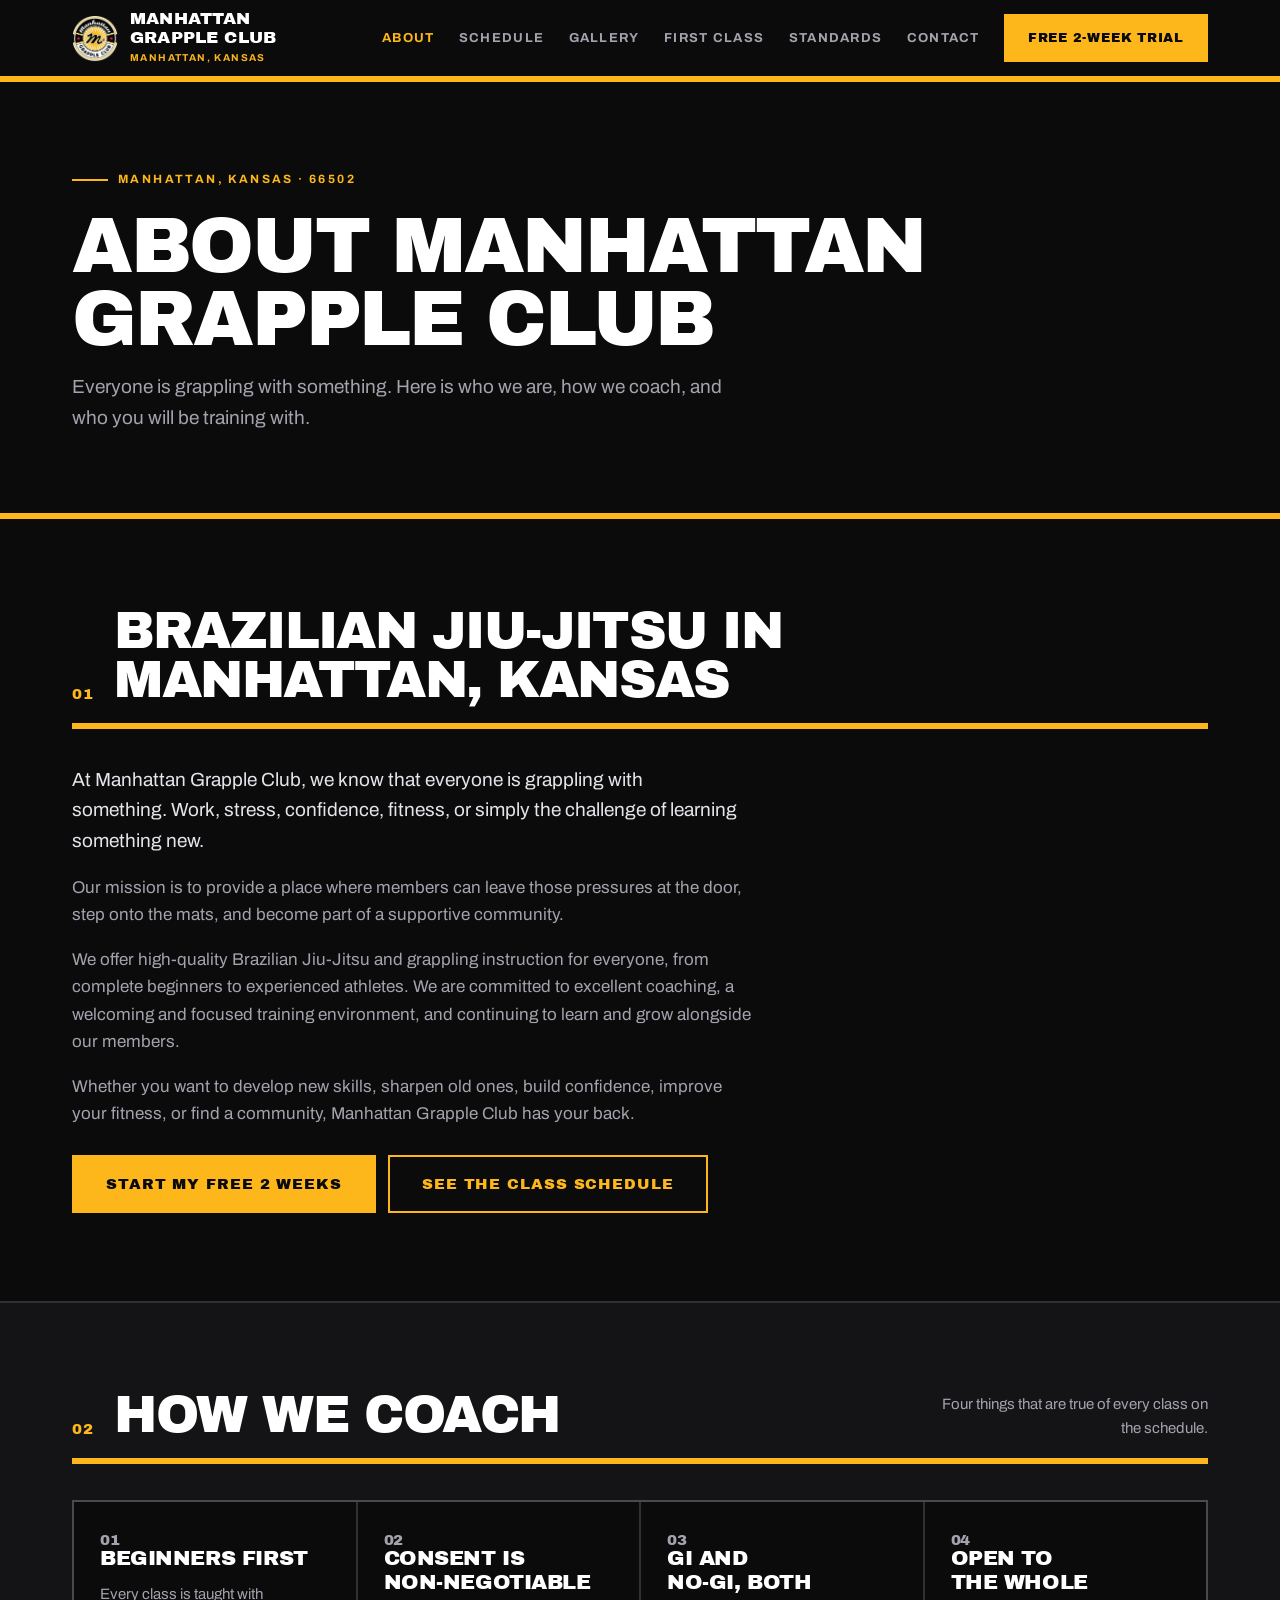
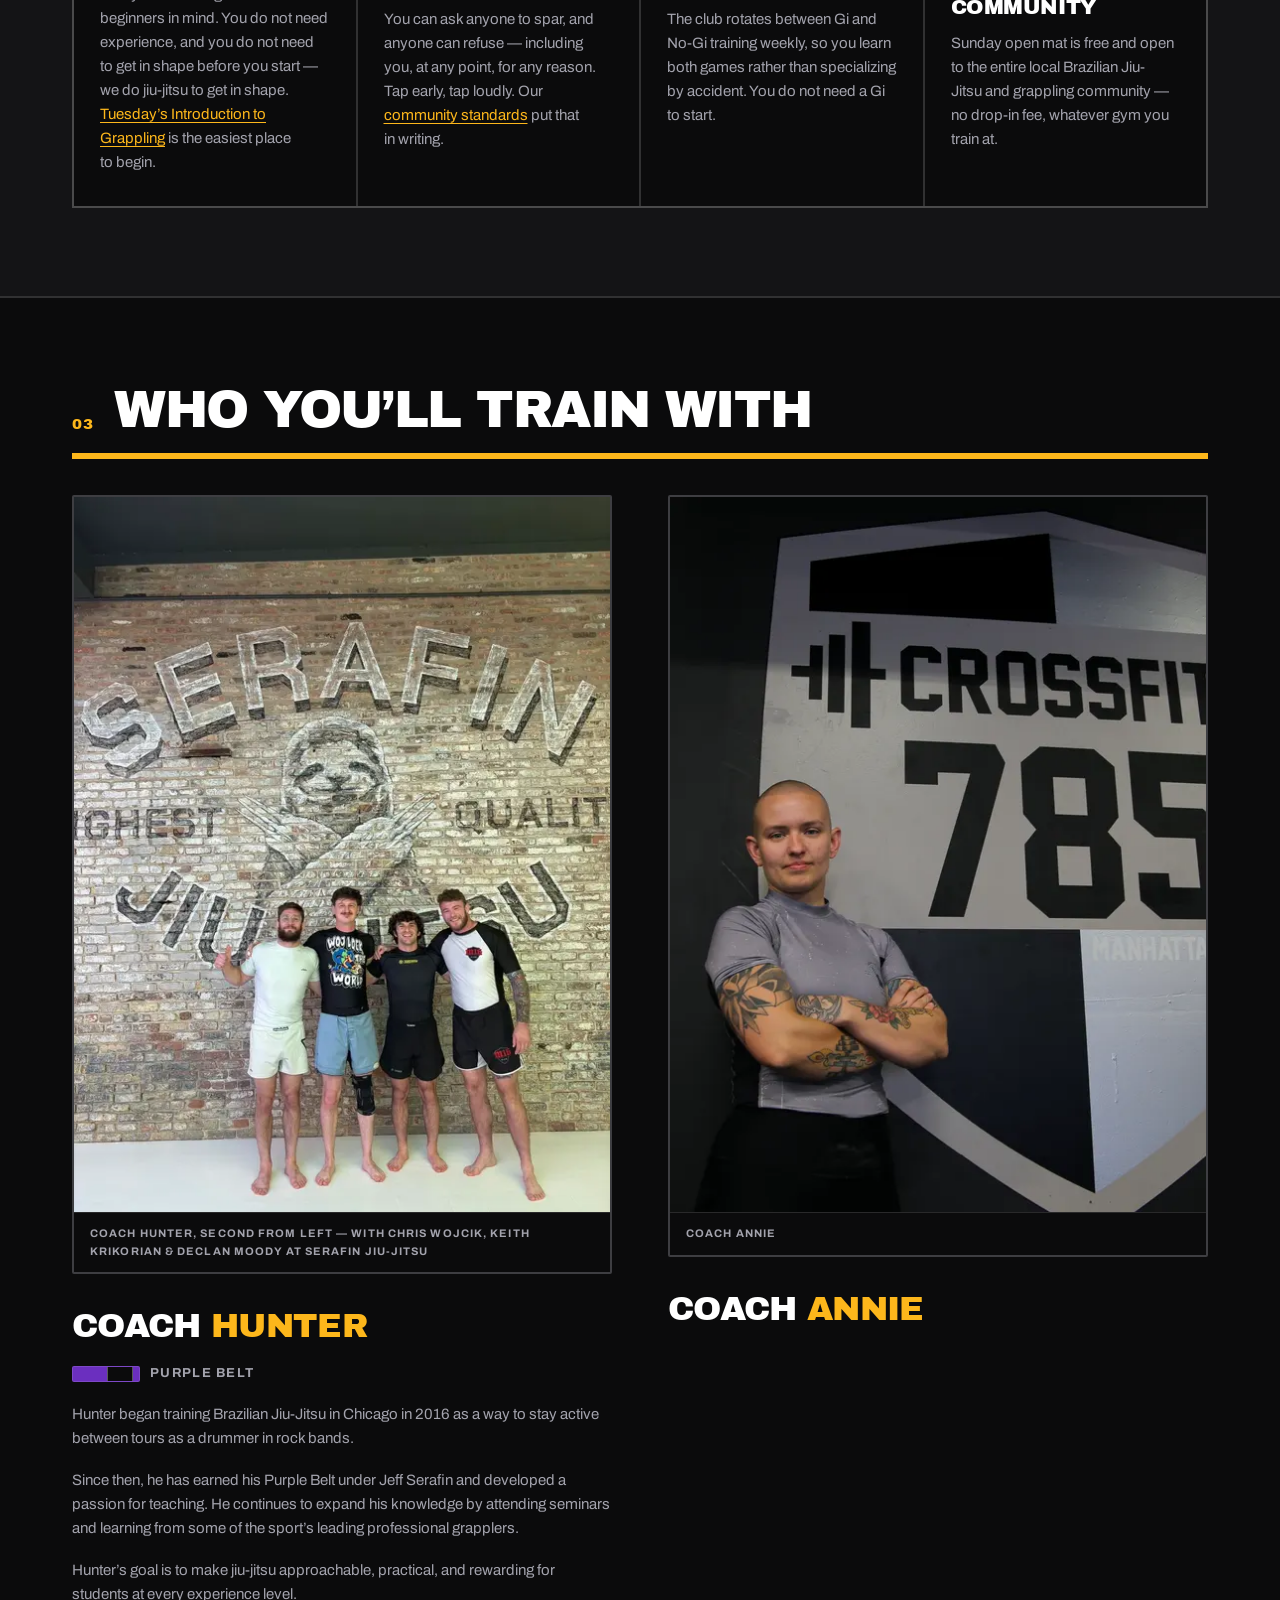
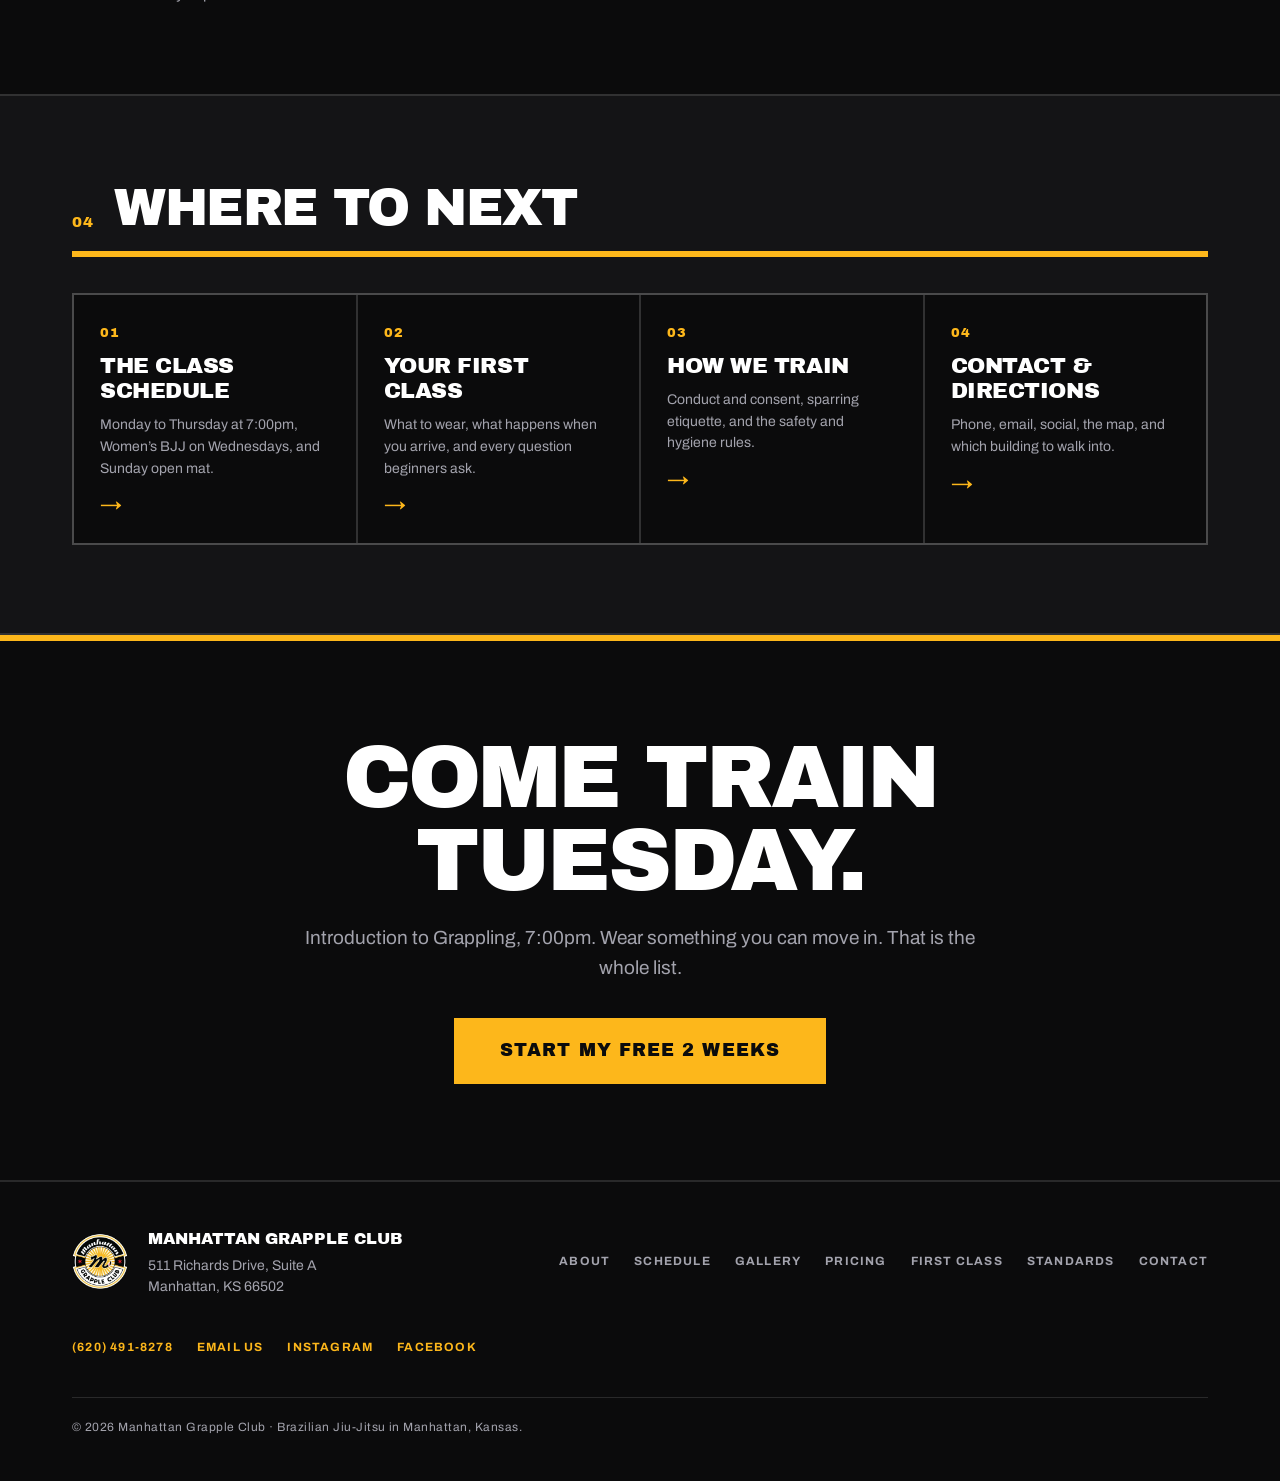
==== commit 8b83ed26: "Name the other three people in Hunter's photo Chris Wojcik, Keith Krikorian and Declan Moody, suppli" ====
--- a/site/about.html
+++ b/site/about.html
@@ -234,8 +234,8 @@
                  srcset="assets/img/photos/hunter-540.webp 540w, assets/img/photos/hunter-900.webp 900w"
                  sizes="(min-width: 1025px) 340px, 100vw"
                  width="900" height="1200" loading="lazy" decoding="async"
-                 alt="Coach Hunter, second from left, with three training partners in front of the Serafin Jiu-Jitsu mural.">
-            <figcaption>Coach Hunter &mdash; second from left, at Serafin Jiu-Jitsu</figcaption>
+                 alt="Coach Hunter, second from left, with Chris Wojcik, Keith Krikorian and Declan Moody in front of the Serafin Jiu-Jitsu mural.">
+            <figcaption>Coach Hunter, second from left &mdash; with Chris Wojcik, Keith Krikorian &amp; Declan Moody at Serafin Jiu-Jitsu</figcaption>
           </figure>
 
           <div class="coach-body">
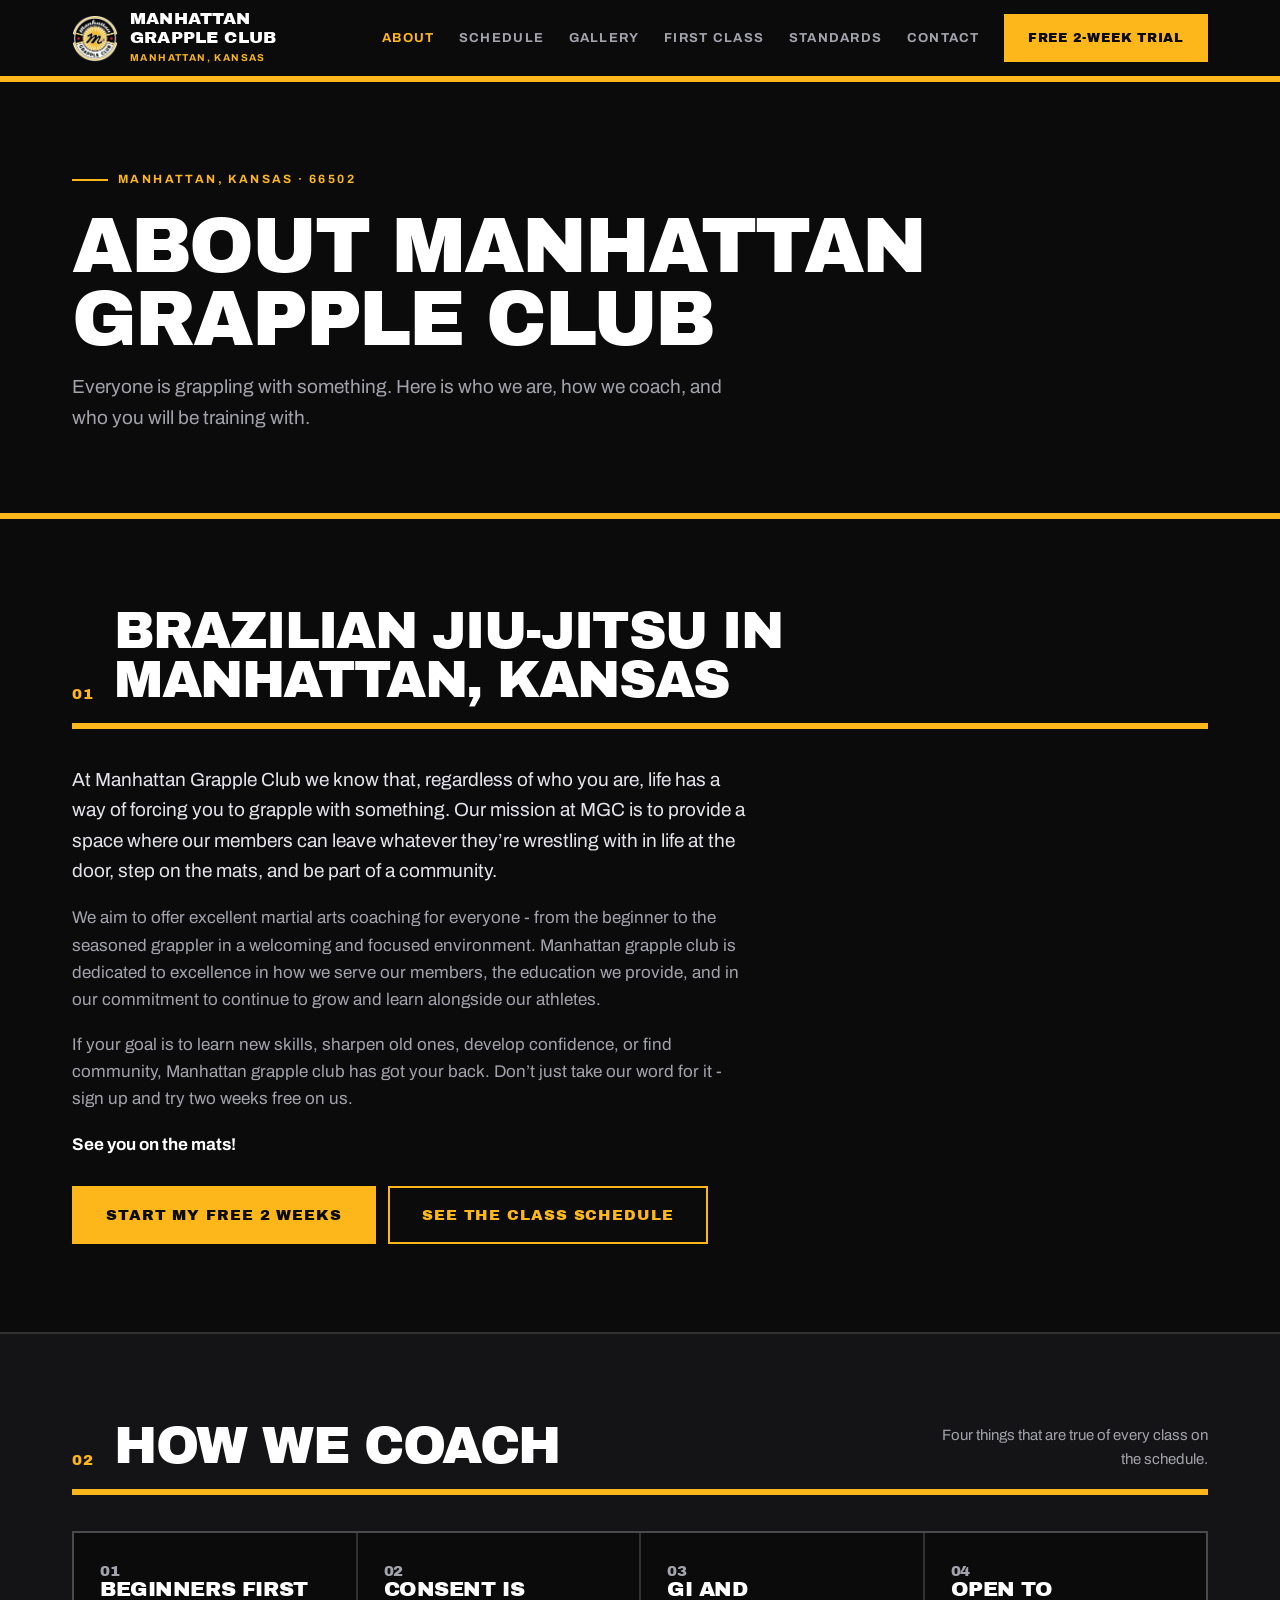
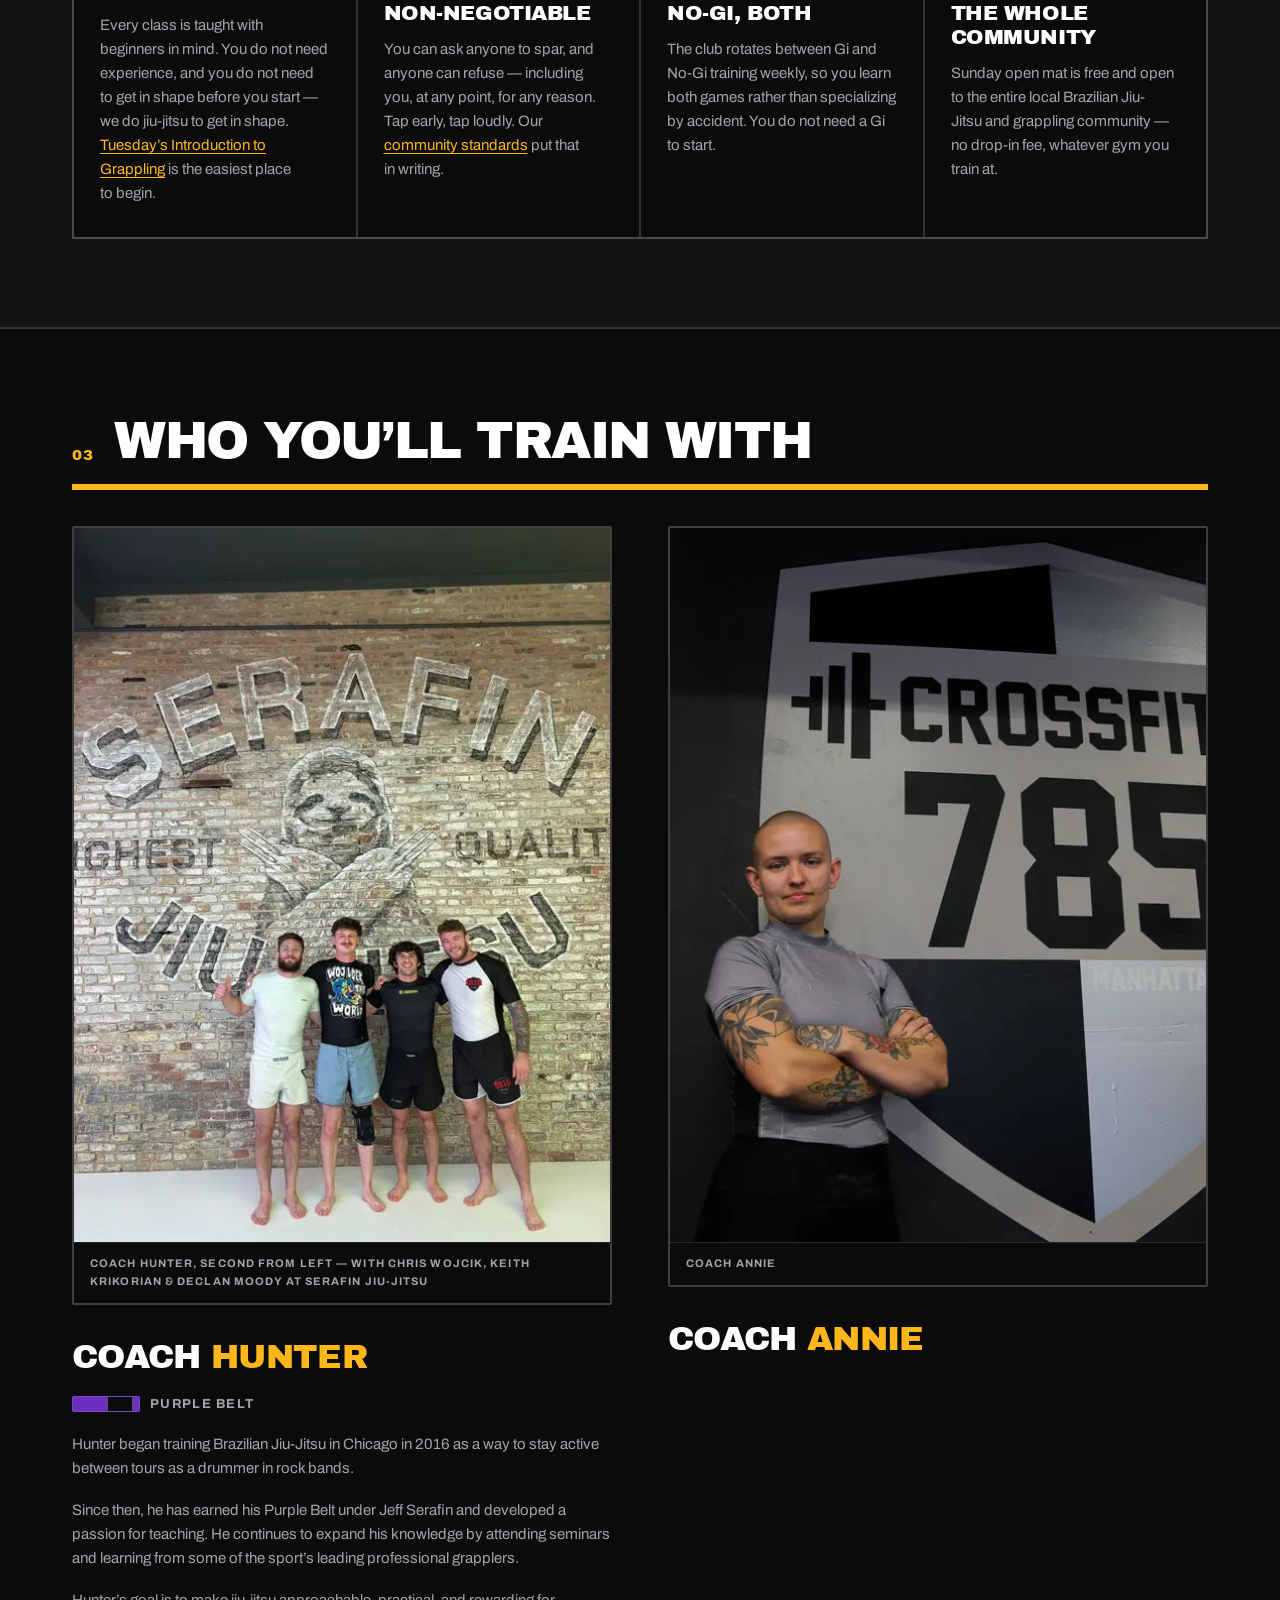
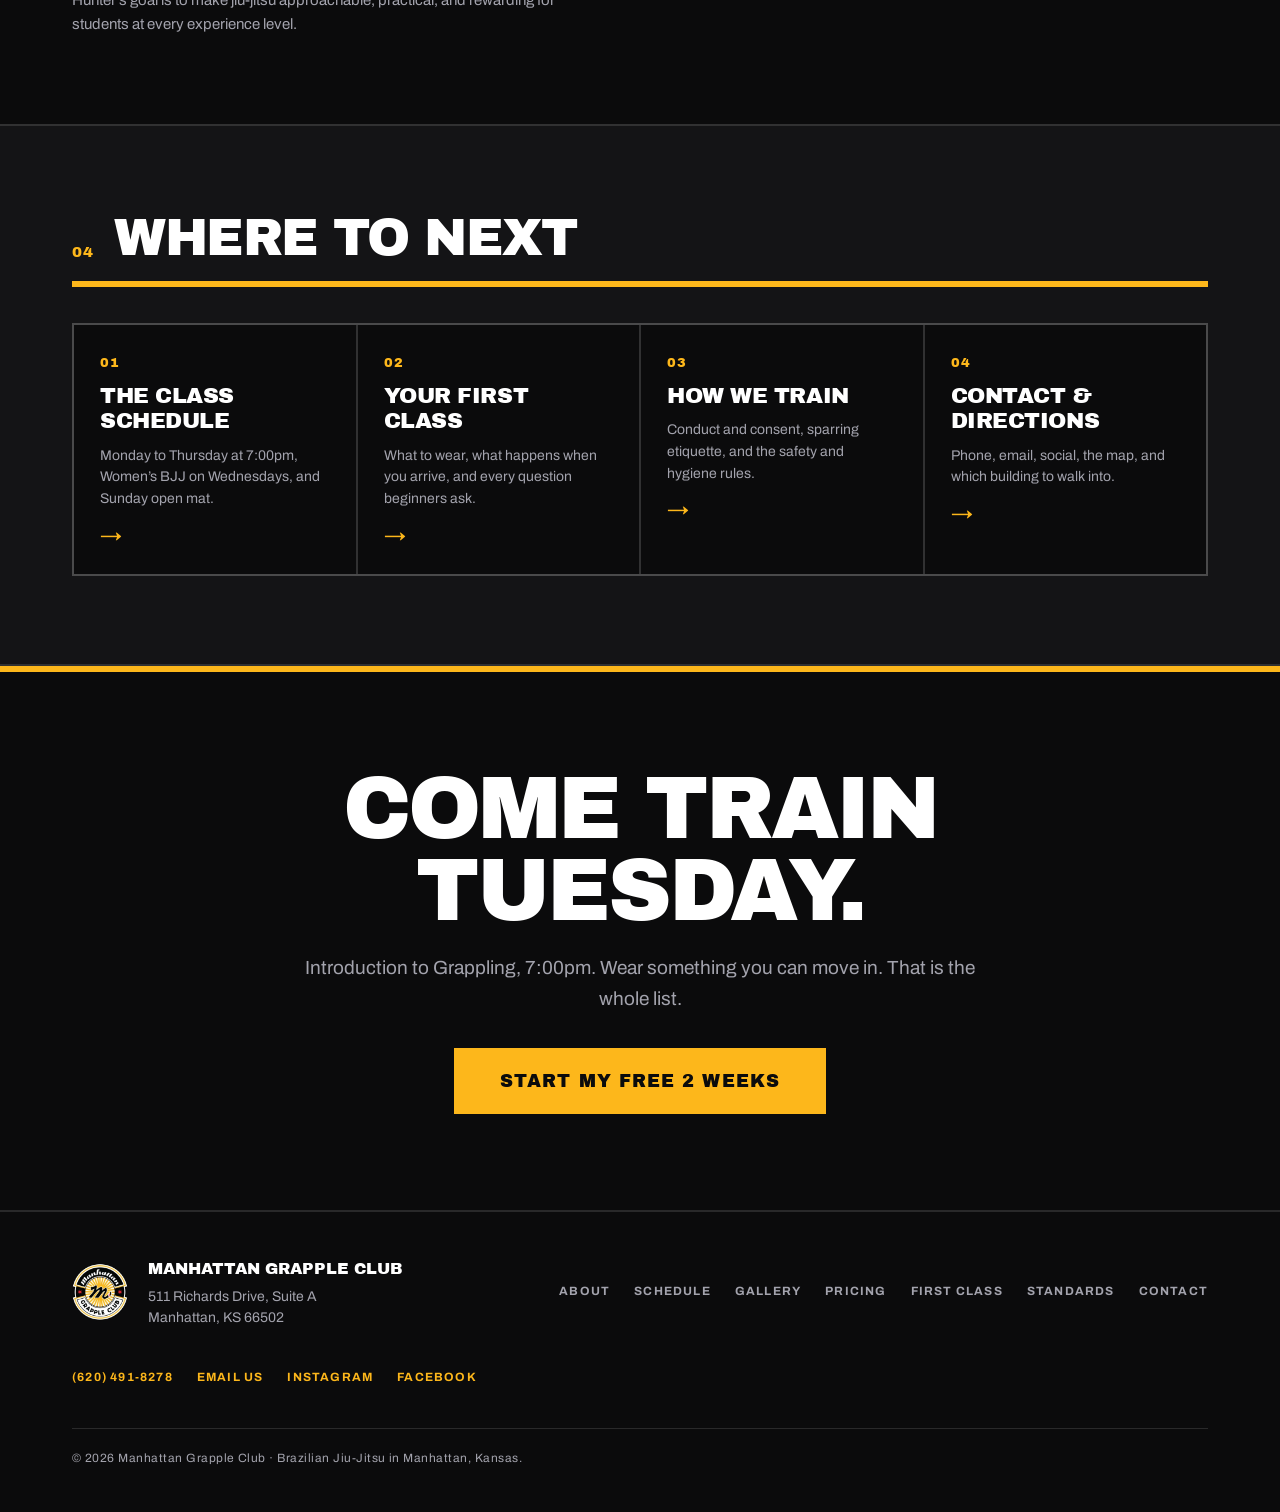
==== commit ac218775: "Replace the About copy with the client's exact text Both places it appears: the home page section 01" ====
--- a/site/about.html
+++ b/site/about.html
@@ -142,23 +142,23 @@
 
       <div class="prose">
         <p class="prose-lede">
-          At Manhattan Grapple Club, we know that everyone is grappling with something. Work,
-          stress, confidence, fitness, or simply the challenge of learning something new.
+          At Manhattan Grapple Club we know that, regardless of who you are, life has a way of
+          forcing you to grapple with something. Our mission at MGC is to provide a space where
+          our members can leave whatever they&rsquo;re wrestling with in life at the door, step
+          on the mats, and be part of a community.
         </p>
         <p>
-          Our mission is to provide a place where members can leave those pressures at the door,
-          step onto the mats, and become part of a supportive community.
+          We aim to offer excellent martial arts coaching for everyone - from the beginner to the
+          seasoned grappler in a welcoming and focused environment. Manhattan grapple club is
+          dedicated to excellence in how we serve our members, the education we provide, and in
+          our commitment to continue to grow and learn alongside our athletes.
         </p>
         <p>
-          We offer high-quality Brazilian Jiu-Jitsu and grappling instruction for everyone, from
-          complete beginners to experienced athletes. We are committed to excellent coaching, a
-          welcoming and focused training environment, and continuing to learn and grow alongside
-          our members.
+          If your goal is to learn new skills, sharpen old ones, develop confidence, or find
+          community, Manhattan grapple club has got your back. Don&rsquo;t just take our word for
+          it - sign up and try two weeks free on us.
         </p>
-        <p>
-          Whether you want to develop new skills, sharpen old ones, build confidence, improve your
-          fitness, or find a community, Manhattan Grapple Club has your back.
-        </p>
+        <p class="prose-signoff">See you on the mats!</p>
       </div>
 
       <div class="btn-row">
--- a/site/assets/css/styles.css
+++ b/site/assets/css/styles.css
@@ -958,8 +958,11 @@
 .prose { display: grid; gap: 18px; max-width: 68ch; }
 .prose p { margin: 0; color: var(--muted); line-height: var(--lh-body); }
 .prose strong { color: var(--white); font-weight: 700; }
-/* After `.prose p` so it wins on cascade order rather than needing !important. */
+/* After `.prose p` so these win on cascade order rather than needing !important. */
 .prose .prose-lede { color: var(--near-white); font-size: var(--size-lede); }
+/* The closing line. Lifted out of --muted so a one-line sign-off doesn't read as the
+   copy trailing off; not sized up, because it is a sign-off and not a second lede. */
+.prose .prose-signoff { color: var(--white); font-weight: 700; }
 
 /* ---------- Gallery ----------
    The panel grid again: a 2px gap over a hairline-coloured parent, so the gap
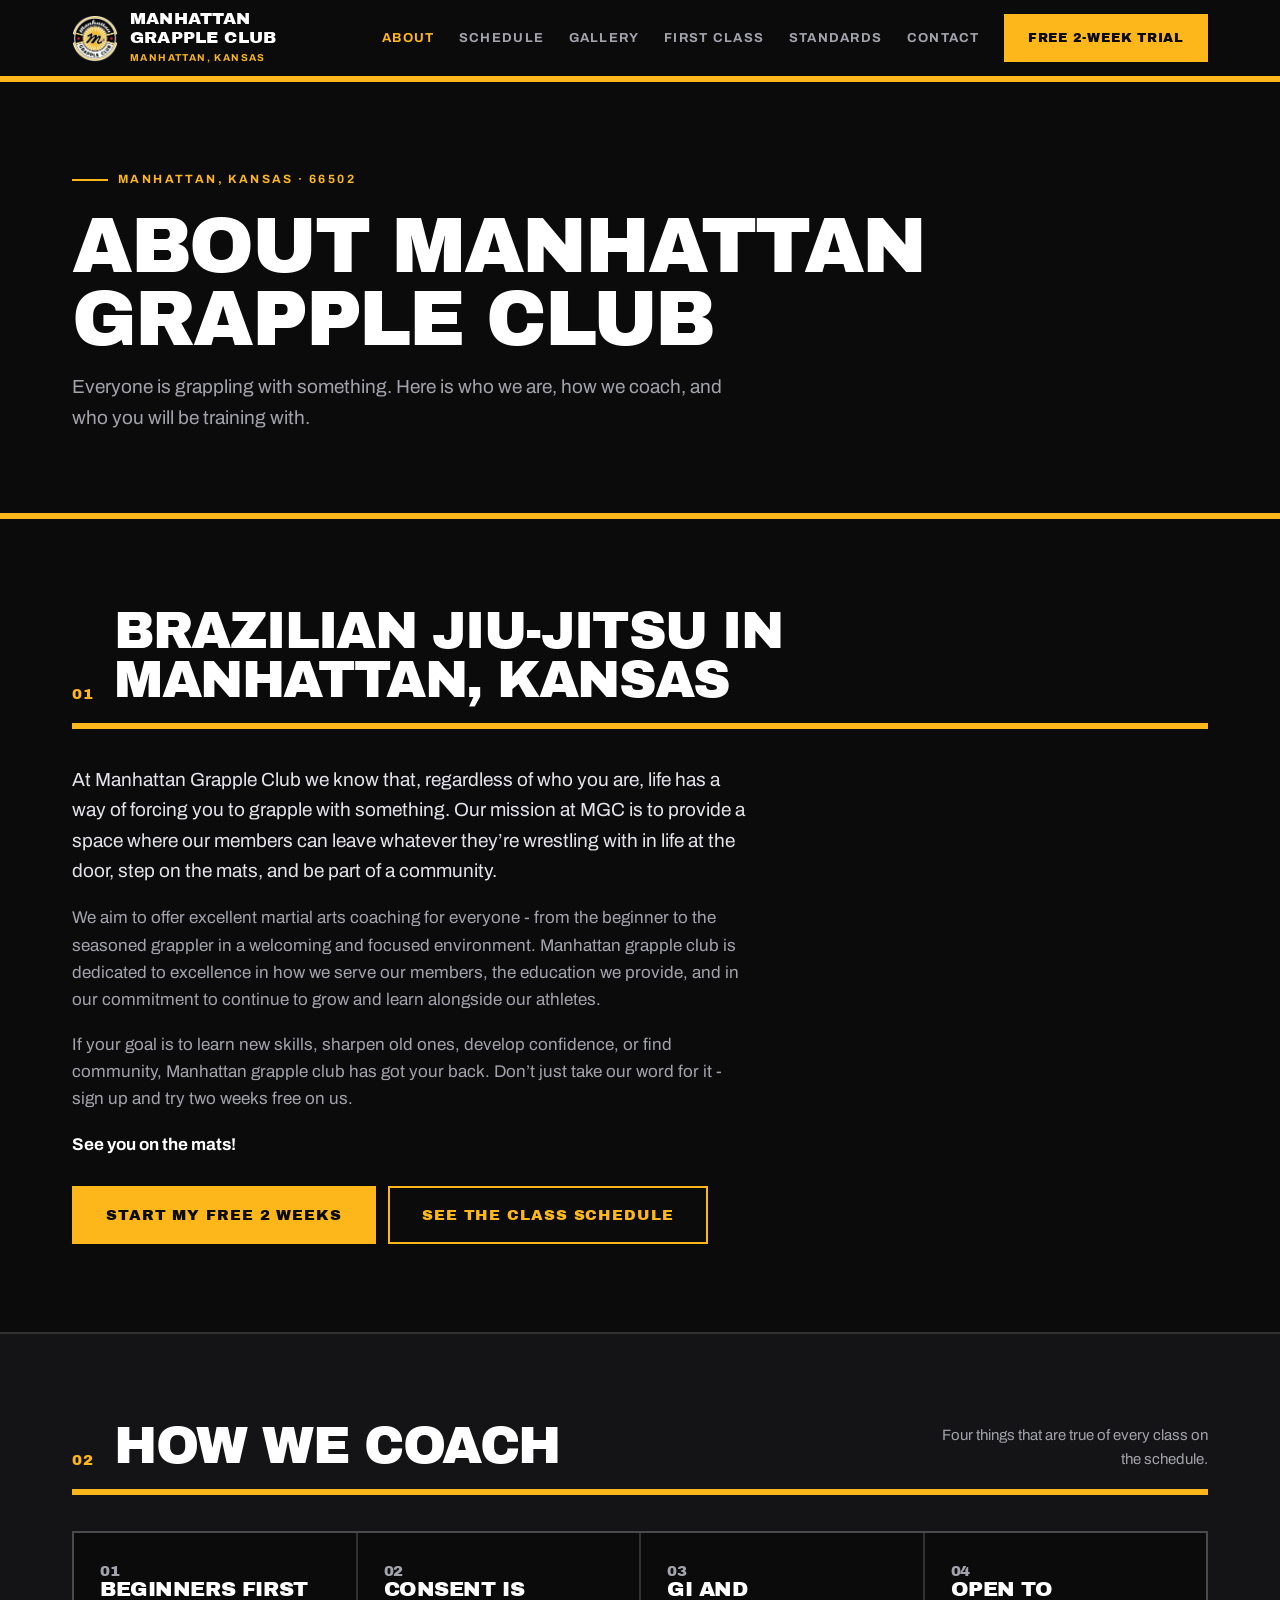
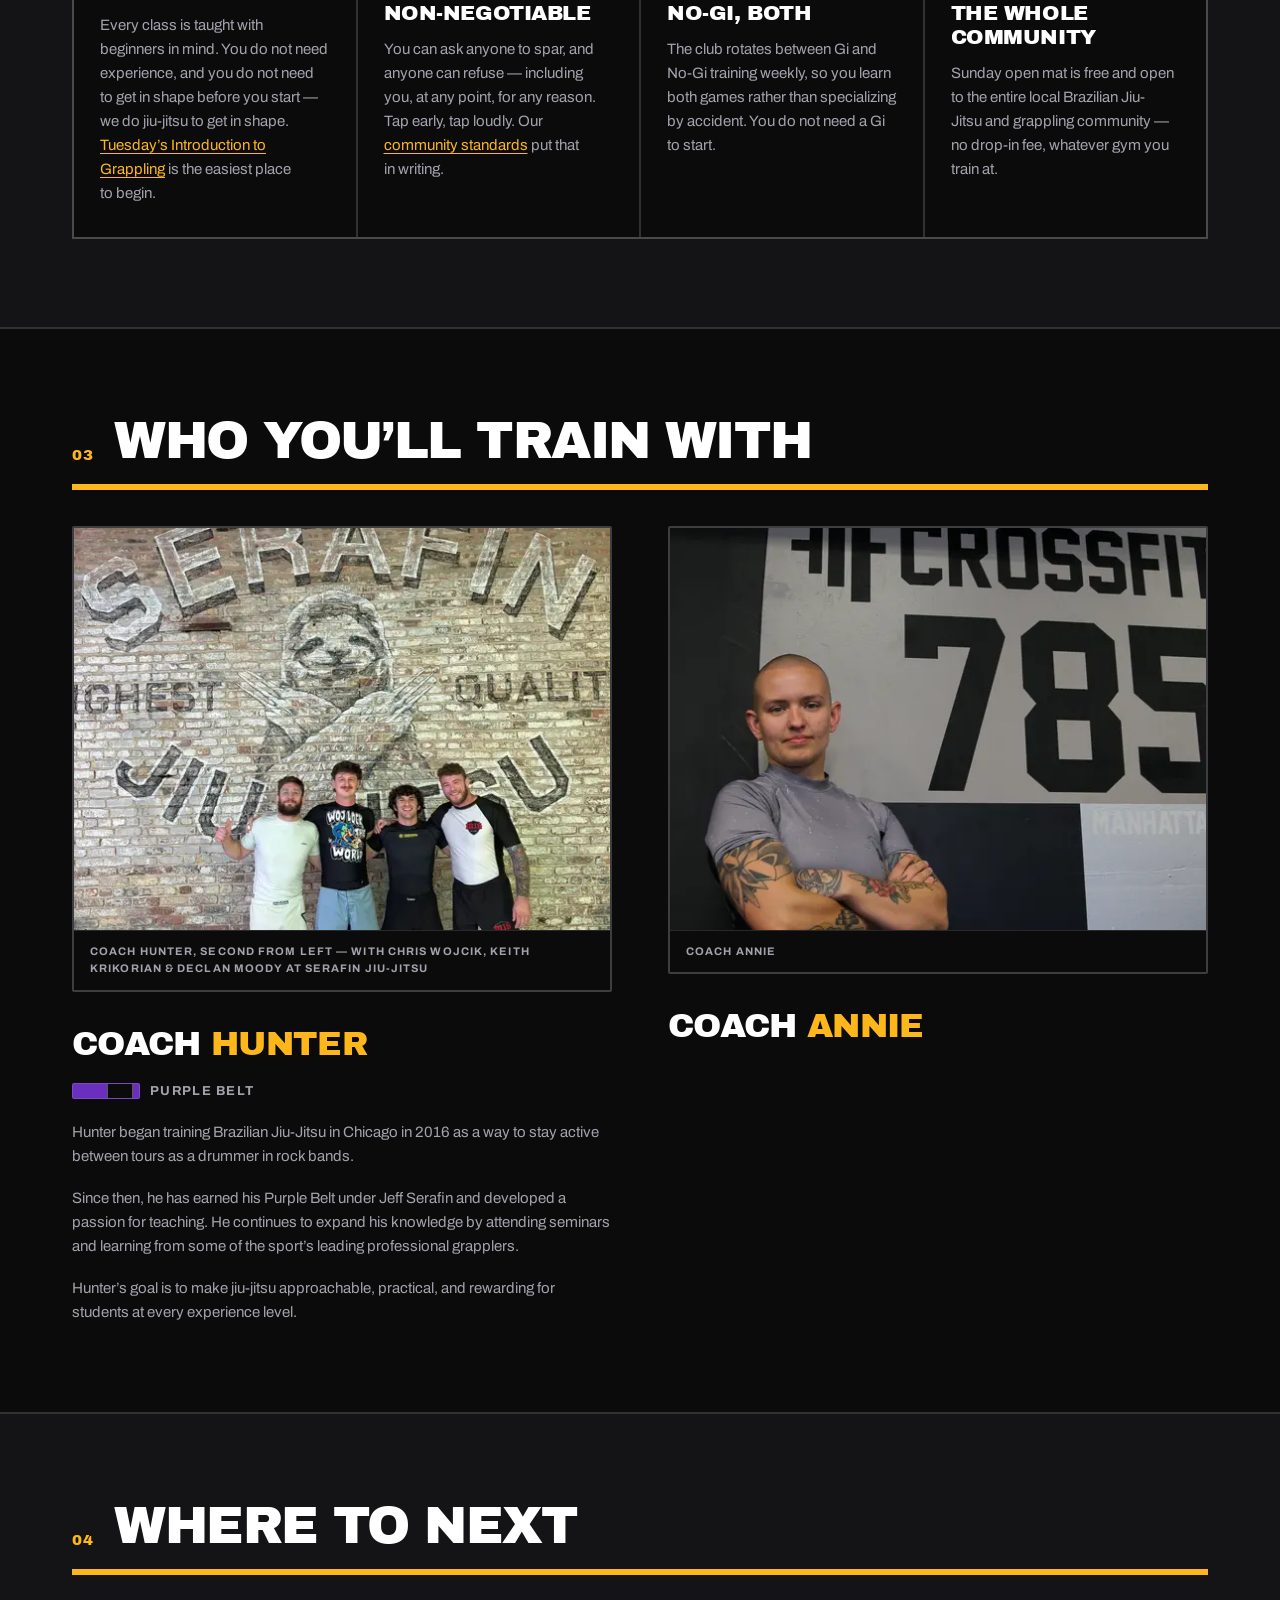
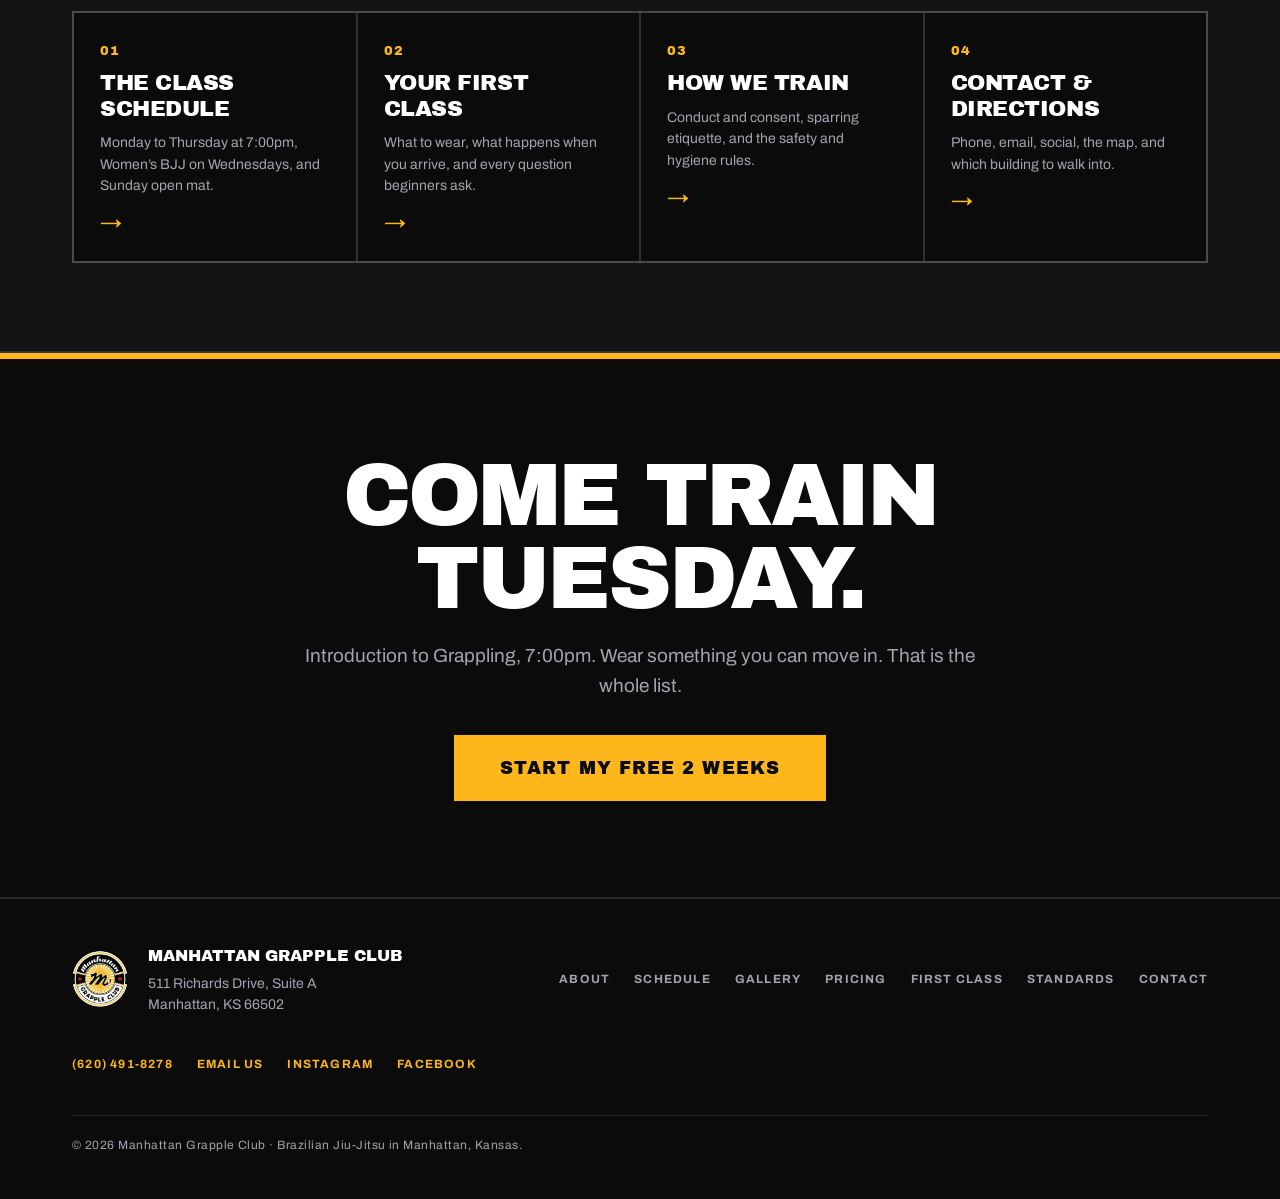
==== commit 68d77391: "Make every content photo open the lightbox, not just the gallery ones The home-page photos were iner" ====
--- a/site/about.html
+++ b/site/about.html
@@ -230,11 +230,16 @@
       <div class="coach-grid">
         <article class="coach">
           <figure class="photo photo-portrait">
-            <img src="assets/img/photos/hunter-540.webp"
-                 srcset="assets/img/photos/hunter-540.webp 540w, assets/img/photos/hunter-900.webp 900w"
-                 sizes="(min-width: 1025px) 340px, 100vw"
-                 width="900" height="1200" loading="lazy" decoding="async"
-                 alt="Coach Hunter, second from left, with Chris Wojcik, Keith Krikorian and Declan Moody in front of the Serafin Jiu-Jitsu mural.">
+            <a class="gal-item" href="assets/img/photos/hunter-1200.webp"
+               data-srcset="assets/img/photos/hunter-900.webp 900w, assets/img/photos/hunter-1200.webp 1200w"
+               data-caption="Coach Hunter, second from left &mdash; with Chris Wojcik, Keith Krikorian &amp; Declan Moody at Serafin Jiu-Jitsu">
+              <img src="assets/img/photos/hunter-540.webp"
+                   srcset="assets/img/photos/hunter-540.webp 540w, assets/img/photos/hunter-900.webp 900w"
+                   sizes="(min-width: 1025px) 340px, 100vw"
+                   width="900" height="1200" loading="lazy" decoding="async"
+                   alt="Coach Hunter, second from left, with Chris Wojcik, Keith Krikorian and Declan Moody in front of the Serafin Jiu-Jitsu mural.">
+              <span class="sr-only"> &mdash; view larger</span>
+            </a>
             <figcaption>Coach Hunter, second from left &mdash; with Chris Wojcik, Keith Krikorian &amp; Declan Moody at Serafin Jiu-Jitsu</figcaption>
           </figure>
 
@@ -262,11 +267,16 @@
 
         <article class="coach">
           <figure class="photo photo-portrait">
-            <img src="assets/img/photos/annie-540.webp"
-                 srcset="assets/img/photos/annie-540.webp 540w, assets/img/photos/annie-900.webp 900w"
-                 sizes="(min-width: 1025px) 340px, 100vw"
-                 width="900" height="1200" loading="lazy" decoding="async"
-                 alt="Coach Annie, arms folded and smiling, in front of the CrossFit 785 wall at the gym.">
+            <a class="gal-item" href="assets/img/photos/annie-1200.webp"
+               data-srcset="assets/img/photos/annie-900.webp 900w, assets/img/photos/annie-1200.webp 1200w"
+               data-caption="Coach Annie">
+              <img src="assets/img/photos/annie-540.webp"
+                   srcset="assets/img/photos/annie-540.webp 540w, assets/img/photos/annie-900.webp 900w"
+                   sizes="(min-width: 1025px) 340px, 100vw"
+                   width="900" height="1200" loading="lazy" decoding="async"
+                   alt="Coach Annie, arms folded and smiling, in front of the CrossFit 785 wall at the gym.">
+              <span class="sr-only"> &mdash; view larger</span>
+            </a>
             <figcaption>Coach Annie</figcaption>
           </figure>
 
@@ -331,6 +341,32 @@
 
 </main>
 
+<!-- Lightbox. Empty until opened: main.js fills in the image, caption and counter.
+     <dialog> gives the modal semantics natively — focus trap, inert background,
+     Escape to close, and focus returned to the thumbnail on close. -->
+<dialog class="lightbox" id="lightbox" aria-label="Photo viewer">
+  <div class="lb-stage">
+    <button class="lb-btn lb-close" type="button" aria-label="Close photo viewer">&times;</button>
+
+    <figure class="lb-figure">
+      <!-- Every gallery encode is 1600x1200, so the ratio is known before the src is
+           set. Declaring it stops the figure reflowing as each photo decodes. -->
+      <img id="lbImg" alt="" width="1600" height="1200" decoding="async">
+    </figure>
+
+    <!-- The arrows live in the bar. Above 641px CSS lifts them out and centres them
+         over the image; below it they stay here, in flow, where they cannot cover
+         the photo. They are NOT children of .lb-stage — that grid has two rows, and
+         extra in-flow children there stretch into full-width blocks. -->
+    <div class="lb-bar">
+      <button class="lb-btn lb-prev" type="button" aria-label="Previous photo">&larr;</button>
+      <p class="lb-count" id="lbCount" aria-live="polite"></p>
+      <figcaption class="lb-caption" id="lbCap"></figcaption>
+      <button class="lb-btn lb-next" type="button" aria-label="Next photo">&rarr;</button>
+    </div>
+  </div>
+</dialog>
+
 <footer class="site-footer">
   <div class="wrap footer-inner">
     <div class="footer-brand">
--- a/site/assets/css/styles.css
+++ b/site/assets/css/styles.css
@@ -949,6 +949,10 @@
   border: 0;
   font-family: var(--font-display); font-weight: var(--weight-display);
   font-size: 12px; letter-spacing: 0.08em;
+  /* The chip sits ON TOP of the photo. Where the photo is a lightbox link, a click
+     landing on the chip would otherwise hit the caption and do nothing — so the whole
+     image stays clickable, corner included. The chip is not interactive itself. */
+  pointer-events: none;
 }
 
 /* ---------- Prose ----------
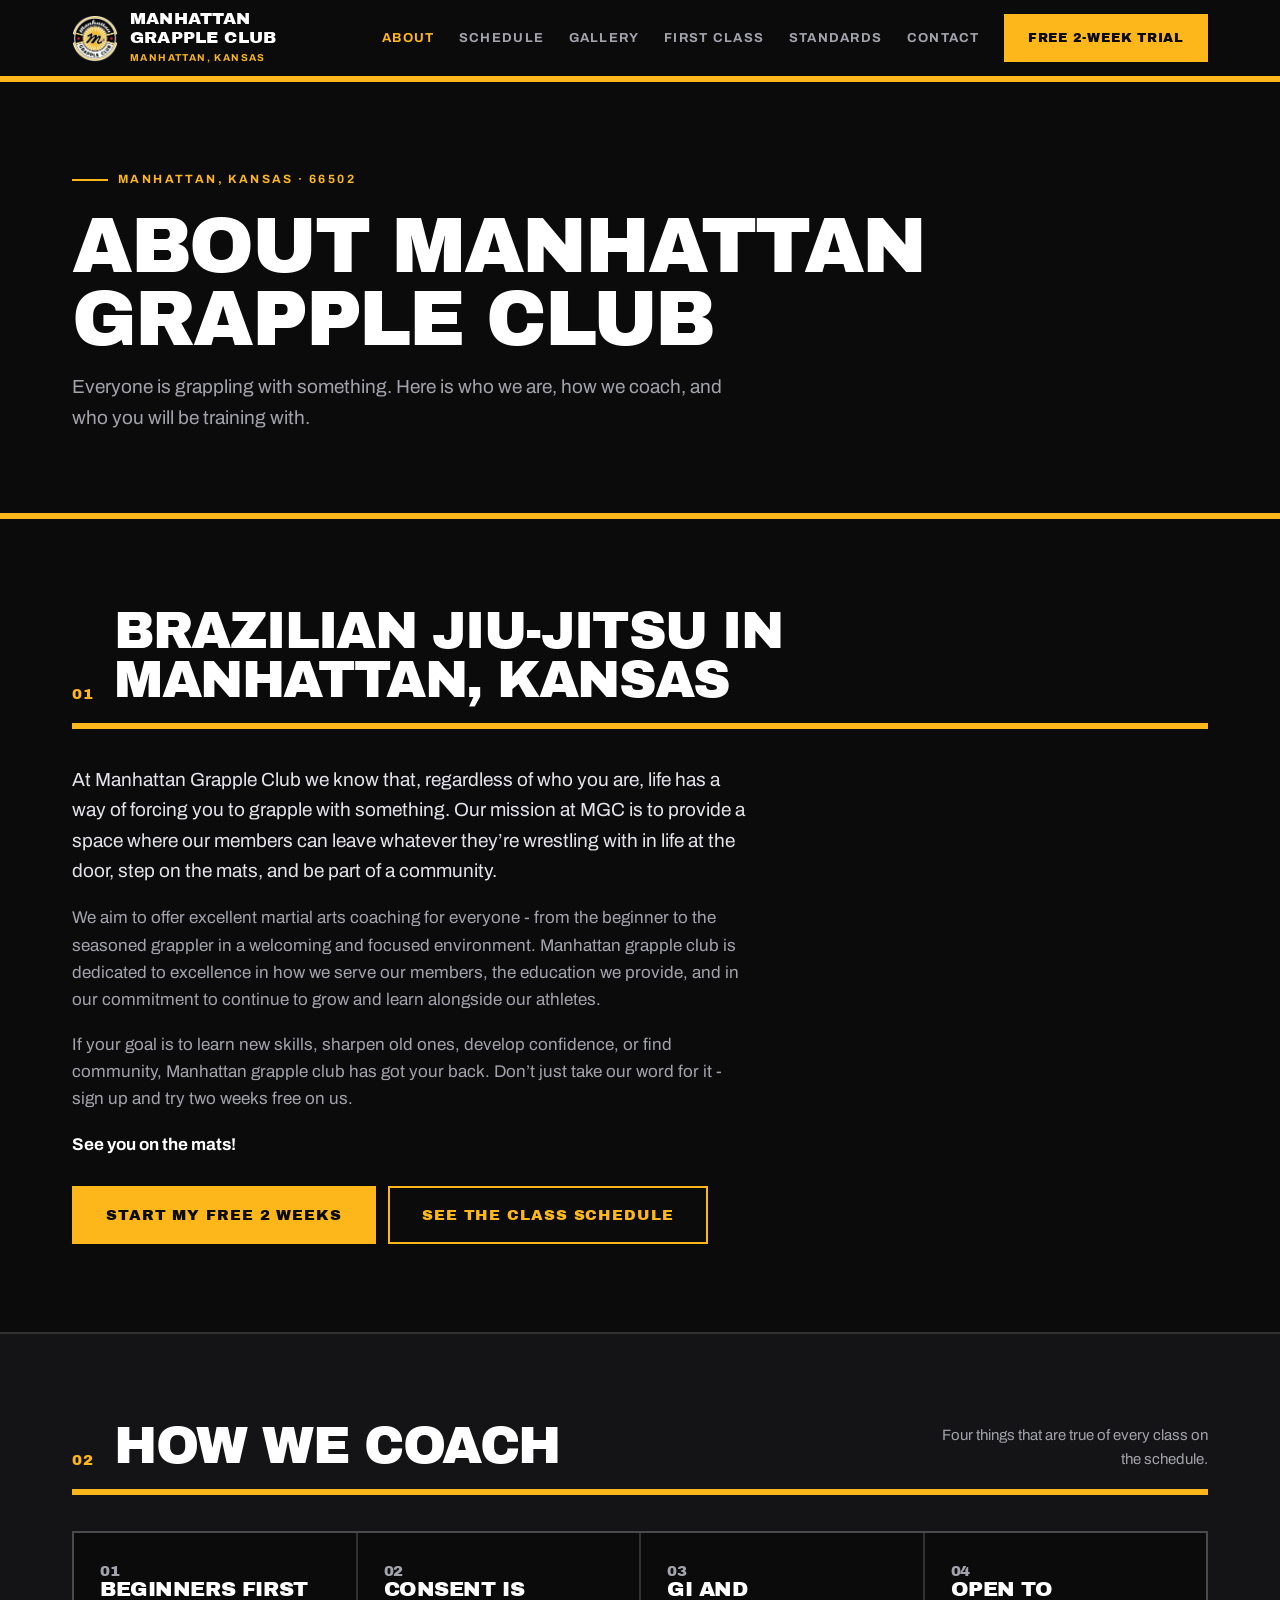
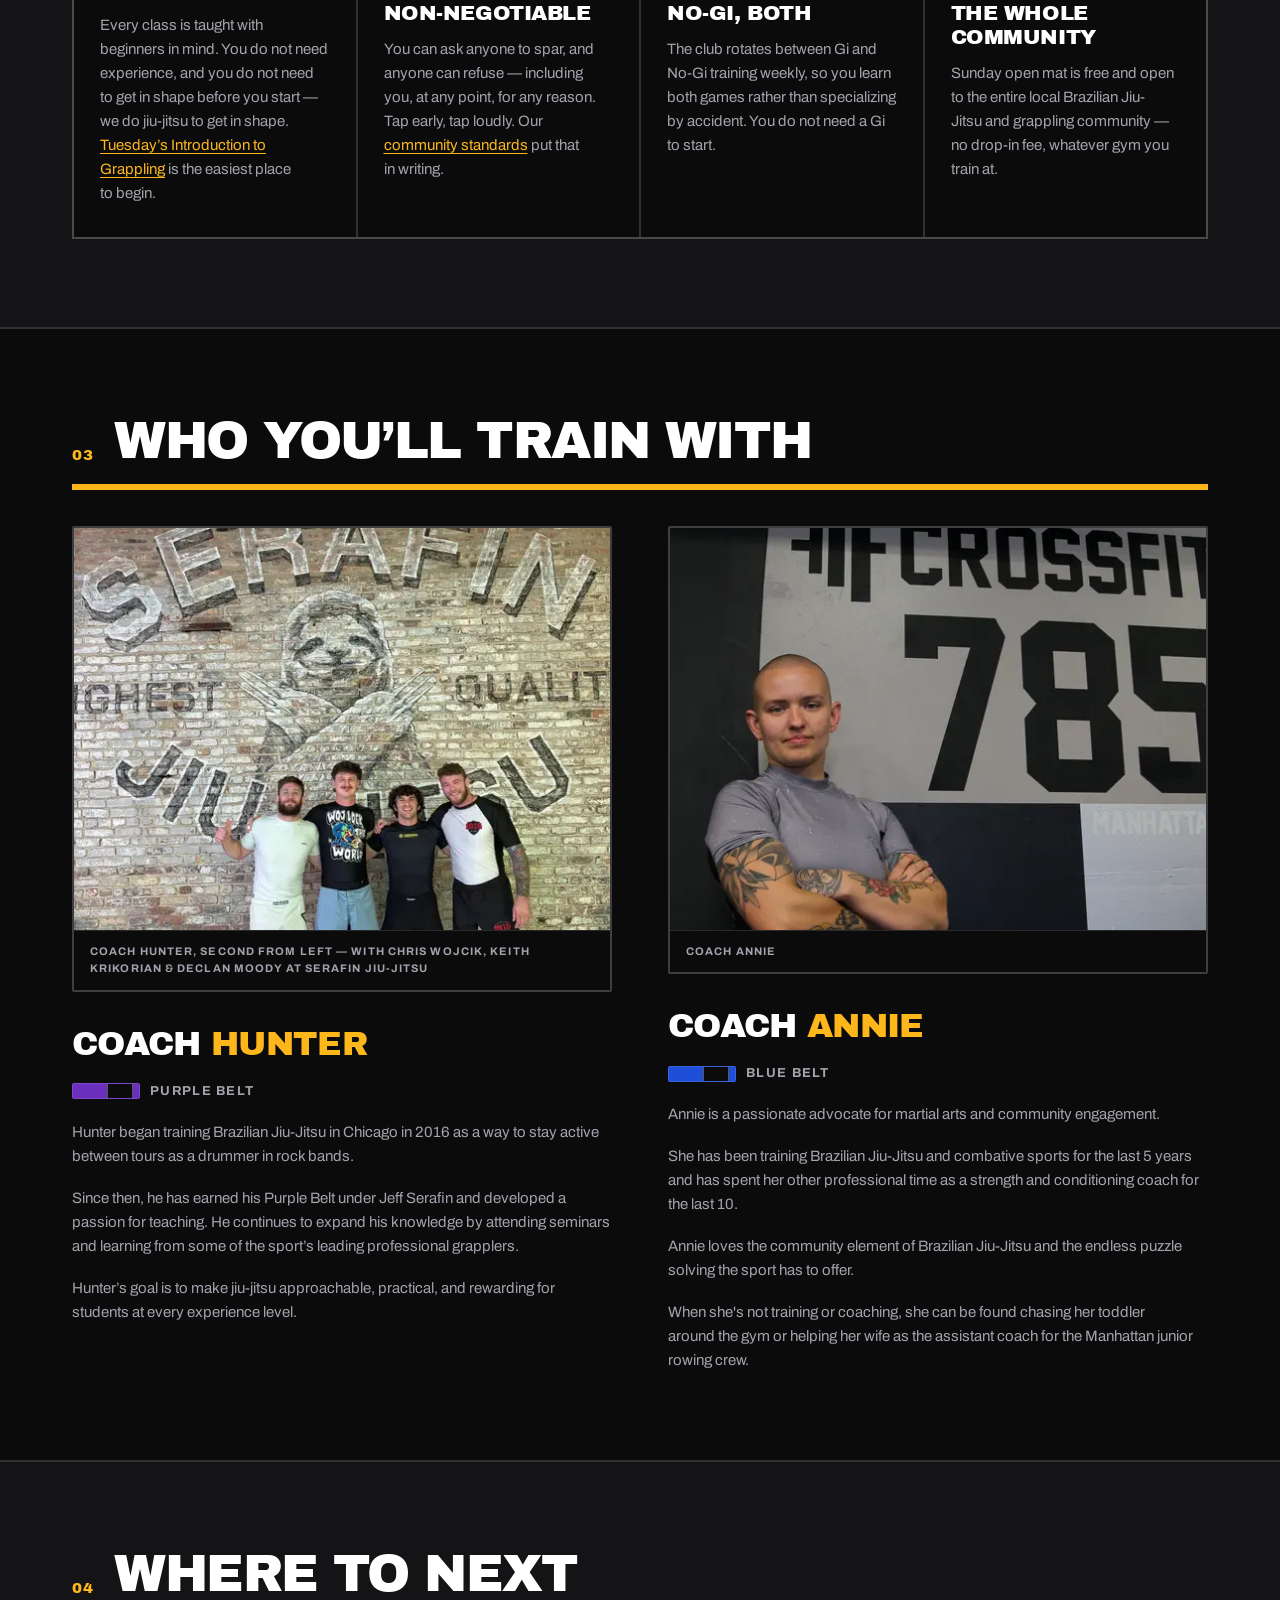
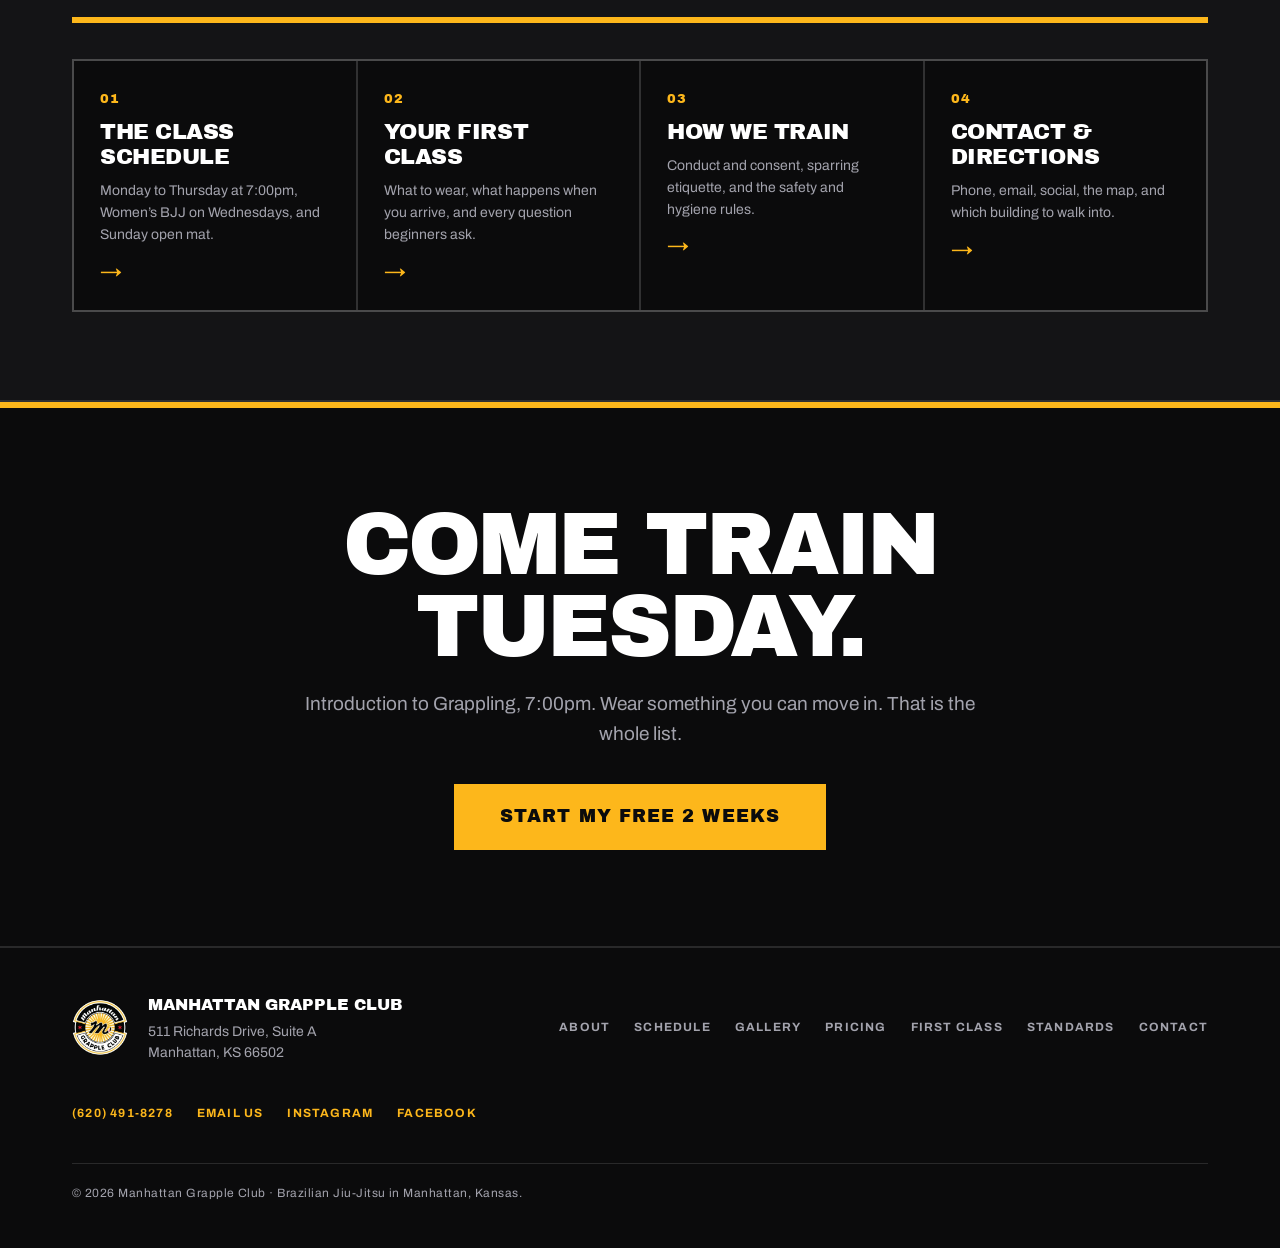
==== commit 32bd3f5e: "Add Annie's blue belt bio with proper formatting - Split bio into 4 paragraphs to match Hunter's for" ====
--- a/site/about.html
+++ b/site/about.html
@@ -230,8 +230,9 @@
       <div class="coach-grid">
         <article class="coach">
           <figure class="photo photo-portrait">
-            <a class="gal-item" href="assets/img/photos/hunter-1200.webp"
-               data-srcset="assets/img/photos/hunter-900.webp 900w, assets/img/photos/hunter-1200.webp 1200w"
+            <a class="gal-item" href="assets/img/photos/hunter-full-1600.webp"
+               data-srcset="assets/img/photos/hunter-full-800.webp 800w, assets/img/photos/hunter-full-1600.webp 1600w"
+               data-w="1200" data-h="1600"
                data-caption="Coach Hunter, second from left &mdash; with Chris Wojcik, Keith Krikorian &amp; Declan Moody at Serafin Jiu-Jitsu">
               <img src="assets/img/photos/hunter-540.webp"
                    srcset="assets/img/photos/hunter-540.webp 540w, assets/img/photos/hunter-900.webp 900w"
@@ -267,9 +268,10 @@
 
         <article class="coach">
           <figure class="photo photo-portrait">
-            <a class="gal-item" href="assets/img/photos/annie-1200.webp"
-               data-srcset="assets/img/photos/annie-900.webp 900w, assets/img/photos/annie-1200.webp 1200w"
-               data-caption="Coach Annie">
+            <a class="gal-item" href="assets/img/photos/annie-full-1600.webp"
+               data-srcset="assets/img/photos/annie-full-800.webp 800w, assets/img/photos/annie-full-1600.webp 1600w"
+               data-w="1600" data-h="1526"
+               data-caption="Coach Annie — has been training BJJ and combative sports for the last 5 years and has spent her other professional time as a strength and conditioning coach for the last 10. She loves the community element of BJJ and the endless puzzle solving the sport has to offer. When she's not training or coaching she can be found chasing her toddler around the gym or helping her wife as the assistant coach for the Manhattan junior rowing crew!">
               <img src="assets/img/photos/annie-540.webp"
                    srcset="assets/img/photos/annie-540.webp 540w, assets/img/photos/annie-900.webp 900w"
                    sizes="(min-width: 1025px) 340px, 100vw"
@@ -282,6 +284,22 @@
 
           <div class="coach-body">
             <h3 class="coach-lede">Coach <strong>Annie</strong></h3>
+            <p class="belt">
+              <span class="belt-swatch belt-blue" aria-hidden="true"></span>
+              <span class="belt-label">Blue belt</span>
+            </p>
+            <p class="coach-note">
+              Annie is a passionate advocate for martial arts and community engagement.
+            </p>
+            <p class="coach-note">
+              She has been training Brazilian Jiu-Jitsu and combative sports for the last 5 years and has spent her other professional time as a strength and conditioning coach for the last 10.
+            </p>
+            <p class="coach-note">
+              Annie loves the community element of Brazilian Jiu-Jitsu and the endless puzzle solving the sport has to offer.
+            </p>
+            <p class="coach-note">
+              When she's not training or coaching, she can be found chasing her toddler around the gym or helping her wife as the assistant coach for the Manhattan junior rowing crew.
+            </p>
           </div>
         </article>
       </div>
@@ -349,9 +367,10 @@
     <button class="lb-btn lb-close" type="button" aria-label="Close photo viewer">&times;</button>
 
     <figure class="lb-figure">
-      <!-- Every gallery encode is 1600x1200, so the ratio is known before the src is
-           set. Declaring it stops the figure reflowing as each photo decodes. -->
-      <img id="lbImg" alt="" width="1600" height="1200" decoding="async">
+      <!-- No width/height here: the lightbox opens the FULL frame of each photo, and
+           those differ in aspect — some are portrait. main.js sets the real dimensions
+           per photo from the link's data-w/data-h before swapping the src in. -->
+      <img id="lbImg" alt="" decoding="async">
     </figure>
 
     <!-- The arrows live in the bar. Above 641px CSS lifts them out and centres them
